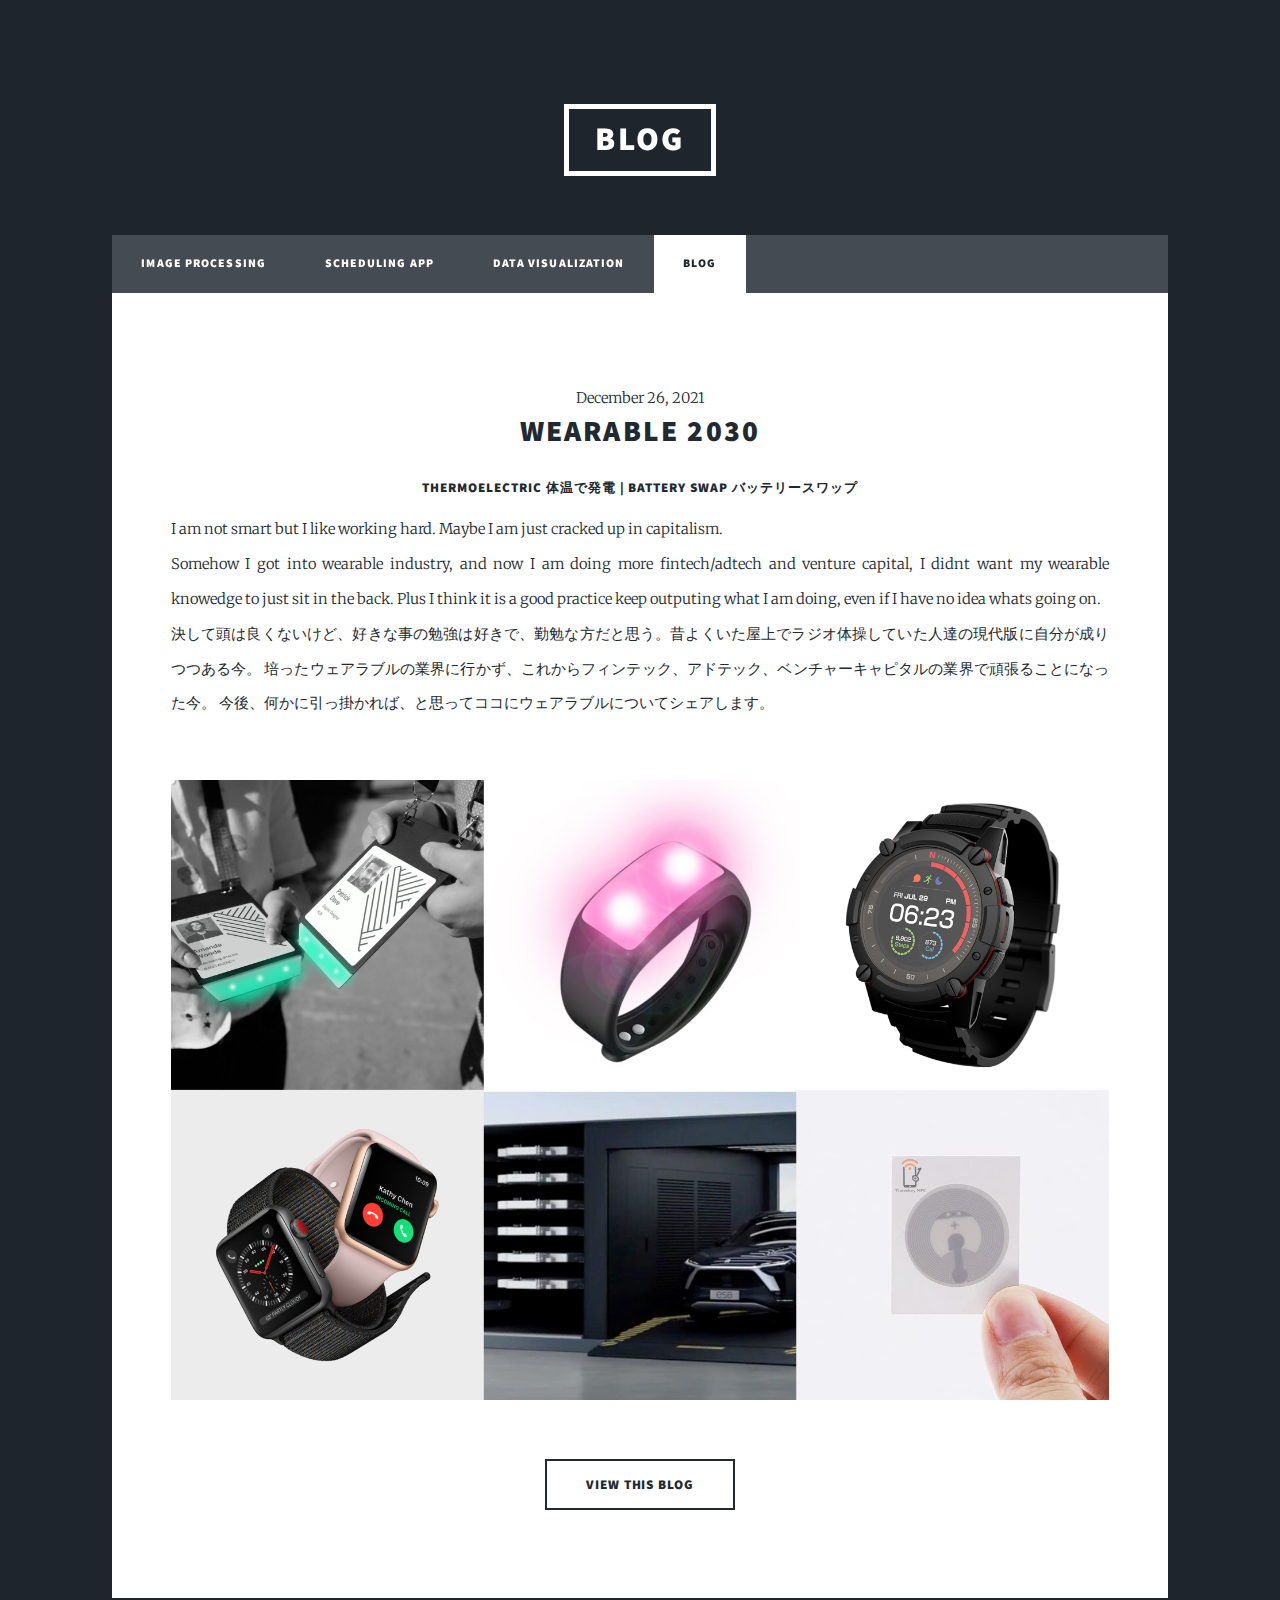
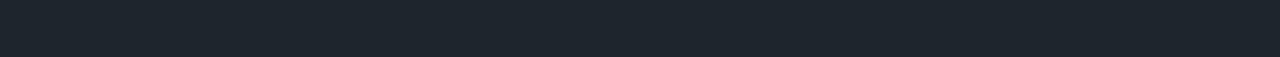
==== blog.html @ 5d9db276 "blog" ====
<!DOCTYPE html>

<html>
  <head>
    <title>Katsu</title>
    <link rel="icon" type="image/png" href="images/letter-k.png" />
    <meta charset="utf-8" />
    <meta
      name="viewport"
      content="width=device-width, initial-scale=1, user-scalable=no"
    />
    <link rel="stylesheet" href="assets/css/main.css" />
    <noscript
      ><link rel="stylesheet" href="assets/css/noscript.css"
    /></noscript>
  </head>
  <body class="is-preload">
    <!-- Wrapper -->
    <div id="wrapper" class="fade-in">
      <!-- Header -->
      <header id="header">
        <a href="index.html" class="logo">Blog</a>
      </header>

      <!-- Nav -->
      <nav id="nav">
        <ul class="links">
          <li><a href="index.html">Image Processing</a></li>
          <li><a href="schedule.html">Scheduling app</a></li>
          <li><a href="visualization.html">Data Visualization</a></li>
          <li class="active"><a href="blog.html">Blog</a></li>
        </ul>
        <ul class="icons">
          <li>
            <a
              href="https://www.linkedin.com/in/katsu-nakanishi/"
              class="icon brands fa-linkedin"
              ><span class="label">Linkedin</span></a
            >
          </li>
          <li>
            <a href="https://github.com/katsuuuu" class="icon brands fa-github"
              ><span class="label">GitHub</span></a
            >
          </li>
        </ul>
      </nav>

      <!-- Main -->
      <div id="main">
        <!-- Featured Post -->
        <article class="post featured">
          <span class="date">December 26, 2021</span>
          <h1>
            <a>Wearable 2030</a>
          </h1>
          <h5>Thermoelectric 体温で発電 | Battery Swap バッテリースワップ</h5>
          <p>
            I am not smart but I like working hard. Maybe I am just cracked up
            in capitalism.<br />
            Somehow I got into wearable industry, and now I am doing more
            fintech/adtech and venture capital, I didnt want my wearable
            knowedge to just sit in the back. Plus I think it is a good practice
            keep outputing what I am doing, even if I have no idea whats going
            on.<br />
            決して頭は良くないけど、好きな事の勉強は好きで、勤勉な方だと思う。昔よくいた屋上でラジオ体操していた人達の現代版に自分が成りつつある今。
            培ったウェアラブルの業界に行かず、これからフィンテック、アドテック、ベンチャーキャピタルの業界で頑張ることになった今。
            今後、何かに引っ掛かれば、と思ってココにウェアラブルについてシェアします。
          </p>
          <a class="image main"
            ><img src="images/wearable-collage.jpg"
          /></a>
          <ul class="actions special">
            <li><a href="wearable2030.html" class="button large">View this blog</a></li>
          </ul>
        </article>

        <!-- Posts
        <section class="posts">
          <article>
            <header>
              <span class="date">April 24, 2017</span>
              <h2>
                <a href="#"
                  >Sed magna<br />
                  ipsum faucibus</a
                >
              </h2>
            </header>
            <a href="#" class="image fit"
              ><img src="images/pic02.jpg" alt=""
            /></a>
            <p>
              Donec eget ex magna. Interdum et malesuada fames ac ante ipsum
              primis in faucibus. Pellentesque venenatis dolor imperdiet dolor
              mattis sagittis magna etiam.
            </p>
            <ul class="actions special">
              <li><a href="#" class="button">Full Story</a></li>
            </ul>
          </article>
          <article>
            <header>
              <span class="date">April 22, 2017</span>
              <h2>
                <a href="#"
                  >Primis eget<br />
                  imperdiet lorem</a
                >
              </h2>
            </header>
            <a href="#" class="image fit"
              ><img src="images/pic03.jpg" alt=""
            /></a>
            <p>
              Donec eget ex magna. Interdum et malesuada fames ac ante ipsum
              primis in faucibus. Pellentesque venenatis dolor imperdiet dolor
              mattis sagittis magna etiam.
            </p>
            <ul class="actions special">
              <li><a href="#" class="button">Full Story</a></li>
            </ul>
          </article>
          <article>
            <header>
              <span class="date">April 18, 2017</span>
              <h2>
                <a href="#"
                  >Ante mattis<br />
                  interdum dolor</a
                >
              </h2>
            </header>
            <a href="#" class="image fit"
              ><img src="images/pic04.jpg" alt=""
            /></a>
            <p>
              Donec eget ex magna. Interdum et malesuada fames ac ante ipsum
              primis in faucibus. Pellentesque venenatis dolor imperdiet dolor
              mattis sagittis magna etiam.
            </p>
            <ul class="actions special">
              <li><a href="#" class="button">Full Story</a></li>
            </ul>
          </article>
          <article>
            <header>
              <span class="date">April 14, 2017</span>
              <h2>
                <a href="#"
                  >Tempus sed<br />
                  nulla imperdiet</a
                >
              </h2>
            </header>
            <a href="#" class="image fit"
              ><img src="images/pic05.jpg" alt=""
            /></a>
            <p>
              Donec eget ex magna. Interdum et malesuada fames ac ante ipsum
              primis in faucibus. Pellentesque venenatis dolor imperdiet dolor
              mattis sagittis magna etiam.
            </p>
            <ul class="actions special">
              <li><a href="#" class="button">Full Story</a></li>
            </ul>
          </article>
          <article>
            <header>
              <span class="date">April 11, 2017</span>
              <h2>
                <a href="#"
                  >Odio magna<br />
                  sed consectetur</a
                >
              </h2>
            </header>
            <a href="#" class="image fit"
              ><img src="images/pic06.jpg" alt=""
            /></a>
            <p>
              Donec eget ex magna. Interdum et malesuada fames ac ante ipsum
              primis in faucibus. Pellentesque venenatis dolor imperdiet dolor
              mattis sagittis magna etiam.
            </p>
            <ul class="actions special">
              <li><a href="#" class="button">Full Story</a></li>
            </ul>
          </article>
          <article>
            <header>
              <span class="date">April 7, 2017</span>
              <h2>
                <a href="#"
                  >Augue lorem<br />
                  primis vestibulum</a
                >
              </h2>
            </header>
            <a href="#" class="image fit"
              ><img src="images/pic07.jpg" alt=""
            /></a>
            <p>
              Donec eget ex magna. Interdum et malesuada fames ac ante ipsum
              primis in faucibus. Pellentesque venenatis dolor imperdiet dolor
              mattis sagittis magna etiam.
            </p>
            <ul class="actions special">
              <li><a href="#" class="button">Full Story</a></li>
            </ul>
          </article>
        </section> -->

      </div>

      <div id="copyright">
    </div>

    <!-- Scripts -->
    <script src="assets/js/jquery.min.js"></script>
    <script src="assets/js/jquery.scrollex.min.js"></script>
    <script src="assets/js/jquery.scrolly.min.js"></script>
    <script src="assets/js/browser.min.js"></script>
    <script src="assets/js/breakpoints.min.js"></script>
    <script src="assets/js/util.js"></script>
    <script src="assets/js/main.js"></script>
  </body>
</html>
---- assets/css/main.css ----
@import url(fontawesome-all.min.css);
@import url("https://fonts.googleapis.com/css?family=Merriweather:300,700,300italic,700italic|Source+Sans+Pro:900");

html,
body,
div,
span,
applet,
object,
iframe,
h1,
h2,
h3,
h4,
h5,
h6,
p,
blockquote,
pre,
a,
abbr,
acronym,
address,
big,
cite,
code,
del,
dfn,
em,
img,
ins,
kbd,
q,
s,
samp,
small,
strike,
strong,
sub,
sup,
tt,
var,
b,
u,
i,
center,
dl,
dt,
dd,
ol,
ul,
li,
fieldset,
form,
label,
legend,
table,
caption,
tbody,
tfoot,
thead,
tr,
th,
td,
article,
aside,
canvas,
details,
embed,
figure,
figcaption,
footer,
header,
hgroup,
menu,
nav,
output,
ruby,
section,
summary,
time,
mark,
audio,
video {
  margin: 0;
  padding: 0;
  border: 0;
  font-size: 100%;
  font: inherit;
  vertical-align: baseline;
}

article,
aside,
details,
figcaption,
figure,
footer,
header,
hgroup,
menu,
nav,
section {
  display: block;
}

body {
  line-height: 1;
}

#logo {
  position: absolute;
  top: 50%;
  left: 50%;
  transform: translate(-50%, -50%);
  animation: fill 0.3s ease forwards 1.5s;
}

#logo path:nth-child(1) {
  stroke-dasharray: 373.59014892578125;
  stroke-dashoffset: 373.59014892578125;
  animation: line-anim 1s ease forwards;
}
#logo path:nth-child(2) {
  stroke-dasharray: 369.2812805175781;
  stroke-dashoffset: 369.2812805175781;
  animation: line-anim 1s ease forwards 0.3s;
}
#logo path:nth-child(3) {
  stroke-dasharray: 229.6507568359375;
  stroke-dashoffset: 229.6507568359375;
  animation: line-anim 1s ease forwards 0.6s;
}
#logo path:nth-child(4) {
  stroke-dasharray: 305.38861083984375;
  stroke-dashoffset: 305.38861083984375;
  animation: line-anim 1s ease forwards 0.9s;
}
#logo path:nth-child(5) {
  stroke-dasharray: 307.82635498046875;
  stroke-dashoffset: 307.82635498046875;
  animation: line-anim 1s ease forwards 0.9s;
}

@keyframes line-anim {
  to {
    stroke-dashoffset: 0;
  }
}

@keyframes fill {
  from {
    fill: transparent;
  }
  to {
    fill: white;
  }
}

ol,
ul {
  list-style: none;
}

blockquote,
q {
  quotes: none;
}

blockquote:before,
blockquote:after,
q:before,
q:after {
  content: "";
  content: none;
}

table {
  border-collapse: collapse;
  border-spacing: 0;
}

body {
  -webkit-text-size-adjust: none;
}

mark {
  background-color: transparent;
  color: inherit;
}

input::-moz-focus-inner {
  border: 0;
  padding: 0;
}

input,
select,
textarea {
  -moz-appearance: none;
  -webkit-appearance: none;
  -ms-appearance: none;
  appearance: none;
}

/* Basic */

@-ms-viewport {
  width: device-width;
}

body {
  -ms-overflow-style: scrollbar;
}

@media screen and (max-width: 480px) {
  html,
  body {
    min-width: 320px;
  }
}

html {
  box-sizing: border-box;
}

*,
*:before,
*:after {
  box-sizing: inherit;
}

body {
  background-color: #1e252d;
}

body.is-preload *,
body.is-preload *:before,
body.is-preload *:after {
  -moz-animation: none !important;
  -webkit-animation: none !important;
  -ms-animation: none !important;
  animation: none !important;
  -moz-transition: none !important;
  -webkit-transition: none !important;
  -ms-transition: none !important;
  transition: none !important;
}

/* Type */

html {
  font-size: 16pt;
}

@media screen and (max-width: 1680px) {
  html {
    font-size: 12pt;
  }
}

@media screen and (max-width: 1280px) {
  html {
    font-size: 11pt;
  }
}

@media screen and (max-width: 360px) {
  html {
    font-size: 10pt;
  }
}

body {
  color: #212931;
}

body,
input,
select,
textarea {
  font-family: "Merriweather", Georgia, serif;
  font-weight: 300;
  font-size: 1rem;
  line-height: 2.375;
}

a {
  -moz-transition: color 0.2s ease-in-out, background-color 0.2s ease-in-out,
    border-color 0.2s ease-in-out, box-shadow 0.2s ease-in-out;
  -webkit-transition: color 0.2s ease-in-out, background-color 0.2s ease-in-out,
    border-color 0.2s ease-in-out, box-shadow 0.2s ease-in-out;
  -ms-transition: color 0.2s ease-in-out, background-color 0.2s ease-in-out,
    border-color 0.2s ease-in-out, box-shadow 0.2s ease-in-out;
  transition: color 0.2s ease-in-out, background-color 0.2s ease-in-out,
    border-color 0.2s ease-in-out, box-shadow 0.2s ease-in-out;
  border-bottom: dotted 1px;
  text-decoration: none;
}

a:hover {
  border-bottom-color: transparent;
}

strong,
b {
  font-weight: 600;
}

em,
i {
  font-style: italic;
}

p {
  text-align: justify;
  margin: 0 0 2rem 0;
}

h1,
h2,
h3,
h4,
h5,
h6 {
  font-family: "Source Sans Pro", Helvetica, sans-serif;
  font-weight: 900;
  line-height: 1.5;
  letter-spacing: 0.075em;
  text-transform: uppercase;
  margin: 0 0 1rem 0;
}

h1 a,
h2 a,
h3 a,
h4 a,
h5 a,
h6 a {
  border-bottom: 0;
  color: inherit;
  text-decoration: none;
}

h1 {
  font-size: 2rem;
  line-height: 1.1;
  margin: 0 0 2rem 0;
}

h2 {
  font-size: 1.75rem;
  line-height: 1.3;
  margin: 0 0 1.5rem 0;
}

h3 {
  font-size: 1.25rem;
  margin: 0 0 1.5rem 0;
}

h4 {
  font-size: 1rem;
}

h5 {
  font-size: 0.9rem;
}

h6 {
  font-size: 0.8rem;
}

sub {
  font-size: 0.8rem;
  position: relative;
  top: 0.5rem;
}

sup {
  font-size: 0.8rem;
  position: relative;
  top: -0.5rem;
}

blockquote {
  border-left: solid 4px;
  font-style: italic;
  margin: 0 0 2rem 0;
  padding: 0.5rem 0 0.5rem 2rem;
}

code {
  border: solid 2px;
  font-family: "Courier New", monospace;
  font-size: 0.9rem;
  margin: 0 0.25rem;
  padding: 0.25rem 0.65rem;
}

pre {
  -webkit-overflow-scrolling: touch;
  font-family: "Courier New", monospace;
  font-size: 0.9rem;
  margin: 0 0 2rem 0;
}

pre code {
  display: block;
  line-height: 1.75;
  padding: 1rem 1.5rem;
  overflow-x: auto;
}

hr {
  border: 0;
  border-bottom: solid 2px;
  margin: 3rem 0;
}

hr.major {
  margin: 5rem 0;
}

.align-left {
  text-align: left;
}

.align-center {
  text-align: center;
}

.align-right {
  text-align: right;
}

input,
select,
textarea {
  color: #212931;
}

a {
  color: #212931;
  border-bottom-color: rgba(33, 41, 49, 0.5);
}

a:hover {
  border-bottom-color: transparent;
  color: #18bfef !important;
}

strong,
b {
  color: #212931;
}

h1,
h2,
h3,
h4,
h5,
h6 {
  color: #212931;
}

blockquote {
  border-left-color: #eeeeee;
}

code {
  background: rgba(220, 220, 220, 0.25);
  border-color: #eeeeee;
}

hr {
  border-bottom-color: #eeeeee;
}

/* Row */

.row {
  display: flex;
  flex-wrap: wrap;
  box-sizing: border-box;
  align-items: stretch;
}

.row > * {
  box-sizing: border-box;
}

.row.gtr-uniform > * > :last-child {
  margin-bottom: 0;
}

.row.aln-left {
  justify-content: flex-start;
}

.row.aln-center {
  justify-content: center;
}

.row.aln-right {
  justify-content: flex-end;
}

.row.aln-top {
  align-items: flex-start;
}

.row.aln-middle {
  align-items: center;
}

.row.aln-bottom {
  align-items: flex-end;
}

.row > .imp {
  order: -1;
}

.row > .col-1 {
  width: 8.33333%;
}

.row > .off-1 {
  margin-left: 8.33333%;
}

.row > .col-2 {
  width: 16.66667%;
}

.row > .off-2 {
  margin-left: 16.66667%;
}

.row > .col-3 {
  width: 25%;
}

.row > .off-3 {
  margin-left: 25%;
}

.row > .col-4 {
  width: 33.33333%;
}

.row > .off-4 {
  margin-left: 33.33333%;
}

.row > .col-5 {
  width: 41.66667%;
}

.row > .off-5 {
  margin-left: 41.66667%;
}

.row > .col-6 {
  width: 50%;
}

.row > .off-6 {
  margin-left: 50%;
}

.row > .col-7 {
  width: 58.33333%;
}

.row > .off-7 {
  margin-left: 58.33333%;
}

.row > .col-8 {
  width: 66.66667%;
}

.row > .off-8 {
  margin-left: 66.66667%;
}

.row > .col-9 {
  width: 75%;
}

.row > .off-9 {
  margin-left: 75%;
}

.row > .col-10 {
  width: 83.33333%;
}

.row > .off-10 {
  margin-left: 83.33333%;
}

.row > .col-11 {
  width: 91.66667%;
}

.row > .off-11 {
  margin-left: 91.66667%;
}

.row > .col-12 {
  width: 100%;
}

.row > .off-12 {
  margin-left: 100%;
}

.row.gtr-0 {
  margin-top: 0;
  margin-left: 0rem;
}

.row.gtr-0 > * {
  padding: 0 0 0 0rem;
}

.row.gtr-0.gtr-uniform {
  margin-top: 0rem;
}

.row.gtr-0.gtr-uniform > * {
  padding-top: 0rem;
}

.row.gtr-25 {
  margin-top: 0;
  margin-left: -0.375rem;
}

.row.gtr-25 > * {
  padding: 0 0 0 0.375rem;
}

.row.gtr-25.gtr-uniform {
  margin-top: -0.375rem;
}

.row.gtr-25.gtr-uniform > * {
  padding-top: 0.375rem;
}

.row.gtr-50 {
  margin-top: 0;
  margin-left: -0.75rem;
}

.row.gtr-50 > * {
  padding: 0 0 0 0.75rem;
}

.row.gtr-50.gtr-uniform {
  margin-top: -0.75rem;
}

.row.gtr-50.gtr-uniform > * {
  padding-top: 0.75rem;
}

.row {
  margin-top: 0;
  margin-left: -1.5rem;
}

.row > * {
  padding: 0 0 0 1.5rem;
}

.row.gtr-uniform {
  margin-top: -1.5rem;
}

.row.gtr-uniform > * {
  padding-top: 1.5rem;
}

.row.gtr-150 {
  margin-top: 0;
  margin-left: -2.25rem;
}

.row.gtr-150 > * {
  padding: 0 0 0 2.25rem;
}

.row.gtr-150.gtr-uniform {
  margin-top: -2.25rem;
}

.row.gtr-150.gtr-uniform > * {
  padding-top: 2.25rem;
}

.row.gtr-200 {
  margin-top: 0;
  margin-left: -3rem;
}

.row.gtr-200 > * {
  padding: 0 0 0 3rem;
}

.row.gtr-200.gtr-uniform {
  margin-top: -3rem;
}

.row.gtr-200.gtr-uniform > * {
  padding-top: 3rem;
}

@media screen and (max-width: 1680px) {
  .row {
    display: flex;
    flex-wrap: wrap;
    box-sizing: border-box;
    align-items: stretch;
  }

  .row > * {
    box-sizing: border-box;
  }

  .row.gtr-uniform > * > :last-child {
    margin-bottom: 0;
  }

  .row.aln-left {
    justify-content: flex-start;
  }

  .row.aln-center {
    justify-content: center;
  }

  .row.aln-right {
    justify-content: flex-end;
  }

  .row.aln-top {
    align-items: flex-start;
  }

  .row.aln-middle {
    align-items: center;
  }

  .row.aln-bottom {
    align-items: flex-end;
  }

  .row > .imp-xlarge {
    order: -1;
  }

  .row > .col-1-xlarge {
    width: 8.33333%;
  }

  .row > .off-1-xlarge {
    margin-left: 8.33333%;
  }

  .row > .col-2-xlarge {
    width: 16.66667%;
  }

  .row > .off-2-xlarge {
    margin-left: 16.66667%;
  }

  .row > .col-3-xlarge {
    width: 25%;
  }

  .row > .off-3-xlarge {
    margin-left: 25%;
  }

  .row > .col-4-xlarge {
    width: 33.33333%;
  }

  .row > .off-4-xlarge {
    margin-left: 33.33333%;
  }

  .row > .col-5-xlarge {
    width: 41.66667%;
  }

  .row > .off-5-xlarge {
    margin-left: 41.66667%;
  }

  .row > .col-6-xlarge {
    width: 50%;
  }

  .row > .off-6-xlarge {
    margin-left: 50%;
  }

  .row > .col-7-xlarge {
    width: 58.33333%;
  }

  .row > .off-7-xlarge {
    margin-left: 58.33333%;
  }

  .row > .col-8-xlarge {
    width: 66.66667%;
  }

  .row > .off-8-xlarge {
    margin-left: 66.66667%;
  }

  .row > .col-9-xlarge {
    width: 75%;
  }

  .row > .off-9-xlarge {
    margin-left: 75%;
  }

  .row > .col-10-xlarge {
    width: 83.33333%;
  }

  .row > .off-10-xlarge {
    margin-left: 83.33333%;
  }

  .row > .col-11-xlarge {
    width: 91.66667%;
  }

  .row > .off-11-xlarge {
    margin-left: 91.66667%;
  }

  .row > .col-12-xlarge {
    width: 100%;
  }

  .row > .off-12-xlarge {
    margin-left: 100%;
  }

  .row.gtr-0 {
    margin-top: 0;
    margin-left: 0rem;
  }

  .row.gtr-0 > * {
    padding: 0 0 0 0rem;
  }

  .row.gtr-0.gtr-uniform {
    margin-top: 0rem;
  }

  .row.gtr-0.gtr-uniform > * {
    padding-top: 0rem;
  }

  .row.gtr-25 {
    margin-top: 0;
    margin-left: -0.375rem;
  }

  .row.gtr-25 > * {
    padding: 0 0 0 0.375rem;
  }

  .row.gtr-25.gtr-uniform {
    margin-top: -0.375rem;
  }

  .row.gtr-25.gtr-uniform > * {
    padding-top: 0.375rem;
  }

  .row.gtr-50 {
    margin-top: 0;
    margin-left: -0.75rem;
  }

  .row.gtr-50 > * {
    padding: 0 0 0 0.75rem;
  }

  .row.gtr-50.gtr-uniform {
    margin-top: -0.75rem;
  }

  .row.gtr-50.gtr-uniform > * {
    padding-top: 0.75rem;
  }

  .row {
    margin-top: 0;
    margin-left: -1.5rem;
  }

  .row > * {
    padding: 0 0 0 1.5rem;
  }

  .row.gtr-uniform {
    margin-top: -1.5rem;
  }

  .row.gtr-uniform > * {
    padding-top: 1.5rem;
  }

  .row.gtr-150 {
    margin-top: 0;
    margin-left: -2.25rem;
  }

  .row.gtr-150 > * {
    padding: 0 0 0 2.25rem;
  }

  .row.gtr-150.gtr-uniform {
    margin-top: -2.25rem;
  }

  .row.gtr-150.gtr-uniform > * {
    padding-top: 2.25rem;
  }

  .row.gtr-200 {
    margin-top: 0;
    margin-left: -3rem;
  }

  .row.gtr-200 > * {
    padding: 0 0 0 3rem;
  }

  .row.gtr-200.gtr-uniform {
    margin-top: -3rem;
  }

  .row.gtr-200.gtr-uniform > * {
    padding-top: 3rem;
  }
}

@media screen and (max-width: 1280px) {
  .row {
    display: flex;
    flex-wrap: wrap;
    box-sizing: border-box;
    align-items: stretch;
  }

  .row > * {
    box-sizing: border-box;
  }

  .row.gtr-uniform > * > :last-child {
    margin-bottom: 0;
  }

  .row.aln-left {
    justify-content: flex-start;
  }

  .row.aln-center {
    justify-content: center;
  }

  .row.aln-right {
    justify-content: flex-end;
  }

  .row.aln-top {
    align-items: flex-start;
  }

  .row.aln-middle {
    align-items: center;
  }

  .row.aln-bottom {
    align-items: flex-end;
  }

  .row > .imp-large {
    order: -1;
  }

  .row > .col-1-large {
    width: 8.33333%;
  }

  .row > .off-1-large {
    margin-left: 8.33333%;
  }

  .row > .col-2-large {
    width: 16.66667%;
  }

  .row > .off-2-large {
    margin-left: 16.66667%;
  }

  .row > .col-3-large {
    width: 25%;
  }

  .row > .off-3-large {
    margin-left: 25%;
  }

  .row > .col-4-large {
    width: 33.33333%;
  }

  .row > .off-4-large {
    margin-left: 33.33333%;
  }

  .row > .col-5-large {
    width: 41.66667%;
  }

  .row > .off-5-large {
    margin-left: 41.66667%;
  }

  .row > .col-6-large {
    width: 50%;
  }

  .row > .off-6-large {
    margin-left: 50%;
  }

  .row > .col-7-large {
    width: 58.33333%;
  }

  .row > .off-7-large {
    margin-left: 58.33333%;
  }

  .row > .col-8-large {
    width: 66.66667%;
  }

  .row > .off-8-large {
    margin-left: 66.66667%;
  }

  .row > .col-9-large {
    width: 75%;
  }

  .row > .off-9-large {
    margin-left: 75%;
  }

  .row > .col-10-large {
    width: 83.33333%;
  }

  .row > .off-10-large {
    margin-left: 83.33333%;
  }

  .row > .col-11-large {
    width: 91.66667%;
  }

  .row > .off-11-large {
    margin-left: 91.66667%;
  }

  .row > .col-12-large {
    width: 100%;
  }

  .row > .off-12-large {
    margin-left: 100%;
  }

  .row.gtr-0 {
    margin-top: 0;
    margin-left: 0rem;
  }

  .row.gtr-0 > * {
    padding: 0 0 0 0rem;
  }

  .row.gtr-0.gtr-uniform {
    margin-top: 0rem;
  }

  .row.gtr-0.gtr-uniform > * {
    padding-top: 0rem;
  }

  .row.gtr-25 {
    margin-top: 0;
    margin-left: -0.375rem;
  }

  .row.gtr-25 > * {
    padding: 0 0 0 0.375rem;
  }

  .row.gtr-25.gtr-uniform {
    margin-top: -0.375rem;
  }

  .row.gtr-25.gtr-uniform > * {
    padding-top: 0.375rem;
  }

  .row.gtr-50 {
    margin-top: 0;
    margin-left: -0.75rem;
  }

  .row.gtr-50 > * {
    padding: 0 0 0 0.75rem;
  }

  .row.gtr-50.gtr-uniform {
    margin-top: -0.75rem;
  }

  .row.gtr-50.gtr-uniform > * {
    padding-top: 0.75rem;
  }

  .row {
    margin-top: 0;
    margin-left: -1.5rem;
  }

  .row > * {
    padding: 0 0 0 1.5rem;
  }

  .row.gtr-uniform {
    margin-top: -1.5rem;
  }

  .row.gtr-uniform > * {
    padding-top: 1.5rem;
  }

  .row.gtr-150 {
    margin-top: 0;
    margin-left: -2.25rem;
  }

  .row.gtr-150 > * {
    padding: 0 0 0 2.25rem;
  }

  .row.gtr-150.gtr-uniform {
    margin-top: -2.25rem;
  }

  .row.gtr-150.gtr-uniform > * {
    padding-top: 2.25rem;
  }

  .row.gtr-200 {
    margin-top: 0;
    margin-left: -3rem;
  }

  .row.gtr-200 > * {
    padding: 0 0 0 3rem;
  }

  .row.gtr-200.gtr-uniform {
    margin-top: -3rem;
  }

  .row.gtr-200.gtr-uniform > * {
    padding-top: 3rem;
  }
}

@media screen and (max-width: 980px) {
  .row {
    display: flex;
    flex-wrap: wrap;
    box-sizing: border-box;
    align-items: stretch;
  }

  .row > * {
    box-sizing: border-box;
  }

  .row.gtr-uniform > * > :last-child {
    margin-bottom: 0;
  }

  .row.aln-left {
    justify-content: flex-start;
  }

  .row.aln-center {
    justify-content: center;
  }

  .row.aln-right {
    justify-content: flex-end;
  }

  .row.aln-top {
    align-items: flex-start;
  }

  .row.aln-middle {
    align-items: center;
  }

  .row.aln-bottom {
    align-items: flex-end;
  }

  .row > .imp-medium {
    order: -1;
  }

  .row > .col-1-medium {
    width: 8.33333%;
  }

  .row > .off-1-medium {
    margin-left: 8.33333%;
  }

  .row > .col-2-medium {
    width: 16.66667%;
  }

  .row > .off-2-medium {
    margin-left: 16.66667%;
  }

  .row > .col-3-medium {
    width: 25%;
  }

  .row > .off-3-medium {
    margin-left: 25%;
  }

  .row > .col-4-medium {
    width: 33.33333%;
  }

  .row > .off-4-medium {
    margin-left: 33.33333%;
  }

  .row > .col-5-medium {
    width: 41.66667%;
  }

  .row > .off-5-medium {
    margin-left: 41.66667%;
  }

  .row > .col-6-medium {
    width: 50%;
  }

  .row > .off-6-medium {
    margin-left: 50%;
  }

  .row > .col-7-medium {
    width: 58.33333%;
  }

  .row > .off-7-medium {
    margin-left: 58.33333%;
  }

  .row > .col-8-medium {
    width: 66.66667%;
  }

  .row > .off-8-medium {
    margin-left: 66.66667%;
  }

  .row > .col-9-medium {
    width: 75%;
  }

  .row > .off-9-medium {
    margin-left: 75%;
  }

  .row > .col-10-medium {
    width: 83.33333%;
  }

  .row > .off-10-medium {
    margin-left: 83.33333%;
  }

  .row > .col-11-medium {
    width: 91.66667%;
  }

  .row > .off-11-medium {
    margin-left: 91.66667%;
  }

  .row > .col-12-medium {
    width: 100%;
  }

  .row > .off-12-medium {
    margin-left: 100%;
  }

  .row.gtr-0 {
    margin-top: 0;
    margin-left: 0rem;
  }

  .row.gtr-0 > * {
    padding: 0 0 0 0rem;
  }

  .row.gtr-0.gtr-uniform {
    margin-top: 0rem;
  }

  .row.gtr-0.gtr-uniform > * {
    padding-top: 0rem;
  }

  .row.gtr-25 {
    margin-top: 0;
    margin-left: -0.375rem;
  }

  .row.gtr-25 > * {
    padding: 0 0 0 0.375rem;
  }

  .row.gtr-25.gtr-uniform {
    margin-top: -0.375rem;
  }

  .row.gtr-25.gtr-uniform > * {
    padding-top: 0.375rem;
  }

  .row.gtr-50 {
    margin-top: 0;
    margin-left: -0.75rem;
  }

  .row.gtr-50 > * {
    padding: 0 0 0 0.75rem;
  }

  .row.gtr-50.gtr-uniform {
    margin-top: -0.75rem;
  }

  .row.gtr-50.gtr-uniform > * {
    padding-top: 0.75rem;
  }

  .row {
    margin-top: 0;
    margin-left: -1.5rem;
  }

  .row > * {
    padding: 0 0 0 1.5rem;
  }

  .row.gtr-uniform {
    margin-top: -1.5rem;
  }

  .row.gtr-uniform > * {
    padding-top: 1.5rem;
  }

  .row.gtr-150 {
    margin-top: 0;
    margin-left: -2.25rem;
  }

  .row.gtr-150 > * {
    padding: 0 0 0 2.25rem;
  }

  .row.gtr-150.gtr-uniform {
    margin-top: -2.25rem;
  }

  .row.gtr-150.gtr-uniform > * {
    padding-top: 2.25rem;
  }

  .row.gtr-200 {
    margin-top: 0;
    margin-left: -3rem;
  }

  .row.gtr-200 > * {
    padding: 0 0 0 3rem;
  }

  .row.gtr-200.gtr-uniform {
    margin-top: -3rem;
  }

  .row.gtr-200.gtr-uniform > * {
    padding-top: 3rem;
  }
}

@media screen and (max-width: 736px) {
  .row {
    display: flex;
    flex-wrap: wrap;
    box-sizing: border-box;
    align-items: stretch;
  }

  .row > * {
    box-sizing: border-box;
  }

  .row.gtr-uniform > * > :last-child {
    margin-bottom: 0;
  }

  .row.aln-left {
    justify-content: flex-start;
  }

  .row.aln-center {
    justify-content: center;
  }

  .row.aln-right {
    justify-content: flex-end;
  }

  .row.aln-top {
    align-items: flex-start;
  }

  .row.aln-middle {
    align-items: center;
  }

  .row.aln-bottom {
    align-items: flex-end;
  }

  .row > .imp-small {
    order: -1;
  }

  .row > .col-1-small {
    width: 8.33333%;
  }

  .row > .off-1-small {
    margin-left: 8.33333%;
  }

  .row > .col-2-small {
    width: 16.66667%;
  }

  .row > .off-2-small {
    margin-left: 16.66667%;
  }

  .row > .col-3-small {
    width: 25%;
  }

  .row > .off-3-small {
    margin-left: 25%;
  }

  .row > .col-4-small {
    width: 33.33333%;
  }

  .row > .off-4-small {
    margin-left: 33.33333%;
  }

  .row > .col-5-small {
    width: 41.66667%;
  }

  .row > .off-5-small {
    margin-left: 41.66667%;
  }

  .row > .col-6-small {
    width: 50%;
  }

  .row > .off-6-small {
    margin-left: 50%;
  }

  .row > .col-7-small {
    width: 58.33333%;
  }

  .row > .off-7-small {
    margin-left: 58.33333%;
  }

  .row > .col-8-small {
    width: 66.66667%;
  }

  .row > .off-8-small {
    margin-left: 66.66667%;
  }

  .row > .col-9-small {
    width: 75%;
  }

  .row > .off-9-small {
    margin-left: 75%;
  }

  .row > .col-10-small {
    width: 83.33333%;
  }

  .row > .off-10-small {
    margin-left: 83.33333%;
  }

  .row > .col-11-small {
    width: 91.66667%;
  }

  .row > .off-11-small {
    margin-left: 91.66667%;
  }

  .row > .col-12-small {
    width: 100%;
  }

  .row > .off-12-small {
    margin-left: 100%;
  }

  .row.gtr-0 {
    margin-top: 0;
    margin-left: 0rem;
  }

  .row.gtr-0 > * {
    padding: 0 0 0 0rem;
  }

  .row.gtr-0.gtr-uniform {
    margin-top: 0rem;
  }

  .row.gtr-0.gtr-uniform > * {
    padding-top: 0rem;
  }

  .row.gtr-25 {
    margin-top: 0;
    margin-left: -0.375rem;
  }

  .row.gtr-25 > * {
    padding: 0 0 0 0.375rem;
  }

  .row.gtr-25.gtr-uniform {
    margin-top: -0.375rem;
  }

  .row.gtr-25.gtr-uniform > * {
    padding-top: 0.375rem;
  }

  .row.gtr-50 {
    margin-top: 0;
    margin-left: -0.75rem;
  }

  .row.gtr-50 > * {
    padding: 0 0 0 0.75rem;
  }

  .row.gtr-50.gtr-uniform {
    margin-top: -0.75rem;
  }

  .row.gtr-50.gtr-uniform > * {
    padding-top: 0.75rem;
  }

  .row {
    margin-top: 0;
    margin-left: -1.5rem;
  }

  .row > * {
    padding: 0 0 0 1.5rem;
  }

  .row.gtr-uniform {
    margin-top: -1.5rem;
  }

  .row.gtr-uniform > * {
    padding-top: 1.5rem;
  }

  .row.gtr-150 {
    margin-top: 0;
    margin-left: -2.25rem;
  }

  .row.gtr-150 > * {
    padding: 0 0 0 2.25rem;
  }

  .row.gtr-150.gtr-uniform {
    margin-top: -2.25rem;
  }

  .row.gtr-150.gtr-uniform > * {
    padding-top: 2.25rem;
  }

  .row.gtr-200 {
    margin-top: 0;
    margin-left: -3rem;
  }

  .row.gtr-200 > * {
    padding: 0 0 0 3rem;
  }

  .row.gtr-200.gtr-uniform {
    margin-top: -3rem;
  }

  .row.gtr-200.gtr-uniform > * {
    padding-top: 3rem;
  }
}

@media screen and (max-width: 480px) {
  .row {
    display: flex;
    flex-wrap: wrap;
    box-sizing: border-box;
    align-items: stretch;
  }

  .row > * {
    box-sizing: border-box;
  }

  .row.gtr-uniform > * > :last-child {
    margin-bottom: 0;
  }

  .row.aln-left {
    justify-content: flex-start;
  }

  .row.aln-center {
    justify-content: center;
  }

  .row.aln-right {
    justify-content: flex-end;
  }

  .row.aln-top {
    align-items: flex-start;
  }

  .row.aln-middle {
    align-items: center;
  }

  .row.aln-bottom {
    align-items: flex-end;
  }

  .row > .imp-xsmall {
    order: -1;
  }

  .row > .col-1-xsmall {
    width: 8.33333%;
  }

  .row > .off-1-xsmall {
    margin-left: 8.33333%;
  }

  .row > .col-2-xsmall {
    width: 16.66667%;
  }

  .row > .off-2-xsmall {
    margin-left: 16.66667%;
  }

  .row > .col-3-xsmall {
    width: 25%;
  }

  .row > .off-3-xsmall {
    margin-left: 25%;
  }

  .row > .col-4-xsmall {
    width: 33.33333%;
  }

  .row > .off-4-xsmall {
    margin-left: 33.33333%;
  }

  .row > .col-5-xsmall {
    width: 41.66667%;
  }

  .row > .off-5-xsmall {
    margin-left: 41.66667%;
  }

  .row > .col-6-xsmall {
    width: 50%;
  }

  .row > .off-6-xsmall {
    margin-left: 50%;
  }

  .row > .col-7-xsmall {
    width: 58.33333%;
  }

  .row > .off-7-xsmall {
    margin-left: 58.33333%;
  }

  .row > .col-8-xsmall {
    width: 66.66667%;
  }

  .row > .off-8-xsmall {
    margin-left: 66.66667%;
  }

  .row > .col-9-xsmall {
    width: 75%;
  }

  .row > .off-9-xsmall {
    margin-left: 75%;
  }

  .row > .col-10-xsmall {
    width: 83.33333%;
  }

  .row > .off-10-xsmall {
    margin-left: 83.33333%;
  }

  .row > .col-11-xsmall {
    width: 91.66667%;
  }

  .row > .off-11-xsmall {
    margin-left: 91.66667%;
  }

  .row > .col-12-xsmall {
    width: 100%;
  }

  .row > .off-12-xsmall {
    margin-left: 100%;
  }

  .row.gtr-0 {
    margin-top: 0;
    margin-left: 0rem;
  }

  .row.gtr-0 > * {
    padding: 0 0 0 0rem;
  }

  .row.gtr-0.gtr-uniform {
    margin-top: 0rem;
  }

  .row.gtr-0.gtr-uniform > * {
    padding-top: 0rem;
  }

  .row.gtr-25 {
    margin-top: 0;
    margin-left: -0.375rem;
  }

  .row.gtr-25 > * {
    padding: 0 0 0 0.375rem;
  }

  .row.gtr-25.gtr-uniform {
    margin-top: -0.375rem;
  }

  .row.gtr-25.gtr-uniform > * {
    padding-top: 0.375rem;
  }

  .row.gtr-50 {
    margin-top: 0;
    margin-left: -0.75rem;
  }

  .row.gtr-50 > * {
    padding: 0 0 0 0.75rem;
  }

  .row.gtr-50.gtr-uniform {
    margin-top: -0.75rem;
  }

  .row.gtr-50.gtr-uniform > * {
    padding-top: 0.75rem;
  }

  .row {
    margin-top: 0;
    margin-left: -1.5rem;
  }

  .row > * {
    padding: 0 0 0 1.5rem;
  }

  .row.gtr-uniform {
    margin-top: -1.5rem;
  }

  .row.gtr-uniform > * {
    padding-top: 1.5rem;
  }

  .row.gtr-150 {
    margin-top: 0;
    margin-left: -2.25rem;
  }

  .row.gtr-150 > * {
    padding: 0 0 0 2.25rem;
  }

  .row.gtr-150.gtr-uniform {
    margin-top: -2.25rem;
  }

  .row.gtr-150.gtr-uniform > * {
    padding-top: 2.25rem;
  }

  .row.gtr-200 {
    margin-top: 0;
    margin-left: -3rem;
  }

  .row.gtr-200 > * {
    padding: 0 0 0 3rem;
  }

  .row.gtr-200.gtr-uniform {
    margin-top: -3rem;
  }

  .row.gtr-200.gtr-uniform > * {
    padding-top: 3rem;
  }
}

@media screen and (max-width: 360px) {
  .row {
    display: flex;
    flex-wrap: wrap;
    box-sizing: border-box;
    align-items: stretch;
  }

  .row > * {
    box-sizing: border-box;
  }

  .row.gtr-uniform > * > :last-child {
    margin-bottom: 0;
  }

  .row.aln-left {
    justify-content: flex-start;
  }

  .row.aln-center {
    justify-content: center;
  }

  .row.aln-right {
    justify-content: flex-end;
  }

  .row.aln-top {
    align-items: flex-start;
  }

  .row.aln-middle {
    align-items: center;
  }

  .row.aln-bottom {
    align-items: flex-end;
  }

  .row > .imp-xxsmall {
    order: -1;
  }

  .row > .col-1-xxsmall {
    width: 8.33333%;
  }

  .row > .off-1-xxsmall {
    margin-left: 8.33333%;
  }

  .row > .col-2-xxsmall {
    width: 16.66667%;
  }

  .row > .off-2-xxsmall {
    margin-left: 16.66667%;
  }

  .row > .col-3-xxsmall {
    width: 25%;
  }

  .row > .off-3-xxsmall {
    margin-left: 25%;
  }

  .row > .col-4-xxsmall {
    width: 33.33333%;
  }

  .row > .off-4-xxsmall {
    margin-left: 33.33333%;
  }

  .row > .col-5-xxsmall {
    width: 41.66667%;
  }

  .row > .off-5-xxsmall {
    margin-left: 41.66667%;
  }

  .row > .col-6-xxsmall {
    width: 50%;
  }

  .row > .off-6-xxsmall {
    margin-left: 50%;
  }

  .row > .col-7-xxsmall {
    width: 58.33333%;
  }

  .row > .off-7-xxsmall {
    margin-left: 58.33333%;
  }

  .row > .col-8-xxsmall {
    width: 66.66667%;
  }

  .row > .off-8-xxsmall {
    margin-left: 66.66667%;
  }

  .row > .col-9-xxsmall {
    width: 75%;
  }

  .row > .off-9-xxsmall {
    margin-left: 75%;
  }

  .row > .col-10-xxsmall {
    width: 83.33333%;
  }

  .row > .off-10-xxsmall {
    margin-left: 83.33333%;
  }

  .row > .col-11-xxsmall {
    width: 91.66667%;
  }

  .row > .off-11-xxsmall {
    margin-left: 91.66667%;
  }

  .row > .col-12-xxsmall {
    width: 100%;
  }

  .row > .off-12-xxsmall {
    margin-left: 100%;
  }

  .row.gtr-0 {
    margin-top: 0;
    margin-left: 0rem;
  }

  .row.gtr-0 > * {
    padding: 0 0 0 0rem;
  }

  .row.gtr-0.gtr-uniform {
    margin-top: 0rem;
  }

  .row.gtr-0.gtr-uniform > * {
    padding-top: 0rem;
  }

  .row.gtr-25 {
    margin-top: 0;
    margin-left: -0.375rem;
  }

  .row.gtr-25 > * {
    padding: 0 0 0 0.375rem;
  }

  .row.gtr-25.gtr-uniform {
    margin-top: -0.375rem;
  }

  .row.gtr-25.gtr-uniform > * {
    padding-top: 0.375rem;
  }

  .row.gtr-50 {
    margin-top: 0;
    margin-left: -0.75rem;
  }

  .row.gtr-50 > * {
    padding: 0 0 0 0.75rem;
  }

  .row.gtr-50.gtr-uniform {
    margin-top: -0.75rem;
  }

  .row.gtr-50.gtr-uniform > * {
    padding-top: 0.75rem;
  }

  .row {
    margin-top: 0;
    margin-left: -1.5rem;
  }

  .row > * {
    padding: 0 0 0 1.5rem;
  }

  .row.gtr-uniform {
    margin-top: -1.5rem;
  }

  .row.gtr-uniform > * {
    padding-top: 1.5rem;
  }

  .row.gtr-150 {
    margin-top: 0;
    margin-left: -2.25rem;
  }

  .row.gtr-150 > * {
    padding: 0 0 0 2.25rem;
  }

  .row.gtr-150.gtr-uniform {
    margin-top: -2.25rem;
  }

  .row.gtr-150.gtr-uniform > * {
    padding-top: 2.25rem;
  }

  .row.gtr-200 {
    margin-top: 0;
    margin-left: -3rem;
  }

  .row.gtr-200 > * {
    padding: 0 0 0 3rem;
  }

  .row.gtr-200.gtr-uniform {
    margin-top: -3rem;
  }

  .row.gtr-200.gtr-uniform > * {
    padding-top: 3rem;
  }
}

/* Box */

.box {
  border: solid 2px;
  margin-bottom: 2rem;
  padding: 1.5rem;
}

.box > :last-child,
.box > :last-child > :last-child,
.box > :last-child > :last-child > :last-child {
  margin-bottom: 0;
}

.box.alt {
  border: 0;
  border-radius: 0;
  padding: 0;
}

.box {
  border-color: #eeeeee;
}

/* Button */

input[type="submit"],
input[type="reset"],
input[type="button"],
button,
.button {
  -moz-appearance: none;
  -webkit-appearance: none;
  -ms-appearance: none;
  appearance: none;
  -moz-transition: background-color 0.2s ease-in-out,
    box-shadow 0.2s ease-in-out, color 0.2s ease-in-out;
  -webkit-transition: background-color 0.2s ease-in-out,
    box-shadow 0.2s ease-in-out, color 0.2s ease-in-out;
  -ms-transition: background-color 0.2s ease-in-out, box-shadow 0.2s ease-in-out,
    color 0.2s ease-in-out;
  transition: background-color 0.2s ease-in-out, box-shadow 0.2s ease-in-out,
    color 0.2s ease-in-out;
  border: 0;
  border-radius: 0;
  cursor: pointer;
  display: inline-block;
  font-family: "Source Sans Pro", Helvetica, sans-serif;
  font-size: 0.8rem;
  font-weight: 900;
  letter-spacing: 0.075em;
  height: 3rem;
  line-height: 3rem;
  padding: 0 2rem;
  text-align: center;
  text-decoration: none;
  text-transform: uppercase;
  white-space: nowrap;
}

input[type="submit"].icon:before,
input[type="reset"].icon:before,
input[type="button"].icon:before,
button.icon:before,
.button.icon:before {
  margin-right: 0.5rem;
}

input[type="submit"].icon.solo,
input[type="reset"].icon.solo,
input[type="button"].icon.solo,
button.icon.solo,
.button.icon.solo {
  position: relative;
  width: 4rem;
  height: 4rem;
  line-height: 4rem;
  border-radius: 4rem;
  text-indent: 4rem;
  overflow: hidden;
  padding: 0;
  white-space: nowrap;
}

input[type="submit"].icon.solo:before,
input[type="reset"].icon.solo:before,
input[type="button"].icon.solo:before,
button.icon.solo:before,
.button.icon.solo:before {
  position: absolute;
  display: block;
  top: 0;
  left: 0;
  width: inherit;
  height: inherit;
  line-height: inherit;
  font-size: 1.25rem;
  margin-right: 0;
  text-align: center;
  text-indent: 0;
}

input[type="submit"].fit,
input[type="reset"].fit,
input[type="button"].fit,
button.fit,
.button.fit {
  width: 100%;
}

input[type="submit"].small,
input[type="reset"].small,
input[type="button"].small,
button.small,
.button.small {
  font-size: 0.7rem;
  height: 2.5rem;
  line-height: 2.5rem;
  padding: 0 1.5rem;
}

input[type="submit"].large,
input[type="reset"].large,
input[type="button"].large,
button.large,
.button.large {
  font-size: 0.9rem;
  height: 3.5rem;
  line-height: 3.5rem;
  padding: 0 2.75rem;
}

@media screen and (max-width: 980px) {
  input[type="submit"],
  input[type="reset"],
  input[type="button"],
  button,
  .button {
    font-size: 0.9rem;
    height: 3.25rem;
    line-height: 3.25rem;
  }

  input[type="submit"].large,
  input[type="reset"].large,
  input[type="button"].large,
  button.large,
  .button.large {
    font-size: 1rem;
    height: 3.75rem;
    line-height: 3.75rem;
  }
}

input[type="submit"].disabled,
input[type="submit"]:disabled,
input[type="reset"].disabled,
input[type="reset"]:disabled,
input[type="button"].disabled,
input[type="button"]:disabled,
button.disabled,
button:disabled,
.button.disabled,
.button:disabled {
  pointer-events: none;
  opacity: 0.25;
}

input[type="submit"],
input[type="reset"],
input[type="button"],
button,
.button {
  background-color: transparent;
  box-shadow: inset 0 0 0 2px #212931;
  color: #212931 !important;
}

input[type="submit"]:hover,
input[type="reset"]:hover,
input[type="button"]:hover,
button:hover,
.button:hover {
  box-shadow: inset 0 0 0 2px #18bfef;
  color: #18bfef !important;
}

input[type="submit"].primary,
input[type="reset"].primary,
input[type="button"].primary,
button.primary,
.button.primary {
  background-color: #212931;
  box-shadow: none;
  color: #ffffff !important;
}

input[type="submit"].primary:hover,
input[type="reset"].primary:hover,
input[type="button"].primary:hover,
button.primary:hover,
.button.primary:hover {
  background-color: #18bfef;
}

/* Form */

form {
  margin: 0 0 2rem 0;
}

form > :last-child {
  margin-bottom: 0;
}

form > .fields {
  display: -moz-flex;
  display: -webkit-flex;
  display: -ms-flex;
  display: flex;
  -moz-flex-wrap: wrap;
  -webkit-flex-wrap: wrap;
  -ms-flex-wrap: wrap;
  flex-wrap: wrap;
  width: calc(100% + 3rem);
  margin: -1.5rem 0 2rem -1.5rem;
}

form > .fields > .field {
  -moz-flex-grow: 0;
  -webkit-flex-grow: 0;
  -ms-flex-grow: 0;
  flex-grow: 0;
  -moz-flex-shrink: 0;
  -webkit-flex-shrink: 0;
  -ms-flex-shrink: 0;
  flex-shrink: 0;
  padding: 1.5rem 0 0 1.5rem;
  width: calc(100% - 1.5rem);
}

form > .fields > .field.half {
  width: calc(50% - 0.75rem);
}

form > .fields > .field.third {
  width: calc(100% / 3 - 0.5rem);
}

form > .fields > .field.quarter {
  width: calc(25% - 0.375rem);
}

@media screen and (max-width: 480px) {
  form > .fields {
    width: calc(100% + 3rem);
    margin: -1.5rem 0 2rem -1.5rem;
  }

  form > .fields > .field {
    padding: 1.5rem 0 0 1.5rem;
    width: calc(100% - 1.5rem);
  }

  form > .fields > .field.half {
    width: calc(100% - 1.5rem);
  }

  form > .fields > .field.third {
    width: calc(100% - 1.5rem);
  }

  form > .fields > .field.quarter {
    width: calc(100% - 1.5rem);
  }
}

label {
  display: block;
  font-family: "Source Sans Pro", Helvetica, sans-serif;
  font-weight: 900;
  line-height: 1.5;
  letter-spacing: 0.075em;
  font-size: 0.8rem;
  text-transform: uppercase;
  margin: 0 0 0.75rem 0;
}

@media screen and (max-width: 980px) {
  label {
    font-size: 0.9rem;
  }
}

input[type="text"],
input[type="password"],
input[type="email"],
select,
textarea {
  -moz-appearance: none;
  -webkit-appearance: none;
  -ms-appearance: none;
  appearance: none;
  background: transparent;
  border-radius: 0;
  border: solid 2px;
  color: inherit;
  display: block;
  outline: 0;
  padding: 0 1rem;
  text-decoration: none;
  width: 100%;
}

input[type="text"]:invalid,
input[type="password"]:invalid,
input[type="email"]:invalid,
select:invalid,
textarea:invalid {
  box-shadow: none;
}

select {
  background-size: 1.25rem;
  background-repeat: no-repeat;
  background-position: calc(100% - 1rem) center;
  height: 3rem;
  padding-right: 3rem;
  text-overflow: ellipsis;
}

select:focus::-ms-value {
  background-color: transparent;
}

select::-ms-expand {
  display: none;
}

input[type="text"],
input[type="password"],
input[type="email"],
select {
  height: 3rem;
}

textarea {
  padding: 0.75rem 1rem;
}

input[type="checkbox"],
input[type="radio"] {
  -moz-appearance: none;
  -webkit-appearance: none;
  -ms-appearance: none;
  appearance: none;
  display: block;
  float: left;
  margin-right: -2rem;
  opacity: 0;
  width: 1rem;
  z-index: -1;
}

input[type="checkbox"] + label,
input[type="radio"] + label {
  text-decoration: none;
  cursor: pointer;
  display: inline-block;
  font-size: 1rem;
  letter-spacing: 0;
  font-family: "Merriweather", Georgia, serif;
  text-transform: none;
  font-weight: 300;
  padding-left: 2.8rem;
  padding-right: 1rem;
  position: relative;
}

input[type="checkbox"] + label:before,
input[type="radio"] + label:before {
  -moz-osx-font-smoothing: grayscale;
  -webkit-font-smoothing: antialiased;
  display: inline-block;
  font-style: normal;
  font-variant: normal;
  text-rendering: auto;
  line-height: 1;
  text-transform: none !important;
  font-family: "Font Awesome 5 Free";
  font-weight: 900;
}

input[type="checkbox"] + label:before,
input[type="radio"] + label:before {
  border-radius: 0;
  border: solid 2px;
  content: "";
  display: inline-block;
  font-size: 0.8rem;
  height: 1.8rem;
  left: 0;
  line-height: 1.65rem;
  position: absolute;
  text-align: center;
  top: -0.125rem;
  width: 1.8rem;
}

input[type="checkbox"]:checked + label:before,
input[type="radio"]:checked + label:before {
  content: "\f00c";
}

input[type="checkbox"] + label:before {
  border-radius: 0;
}

input[type="radio"] + label:before {
  border-radius: 100%;
}

::-webkit-input-placeholder {
  opacity: 1;
}

:-moz-placeholder {
  opacity: 1;
}

::-moz-placeholder {
  opacity: 1;
}

:-ms-input-placeholder {
  opacity: 1;
}

label {
  color: #212931;
}

input[type="text"],
input[type="password"],
input[type="email"],
select,
textarea {
  border-color: #eeeeee;
}

input[type="text"]:focus,
input[type="password"]:focus,
input[type="email"]:focus,
select:focus,
textarea:focus {
  border-color: #18bfef;
}

select {
  background-image: url("data:image/svg+xml;charset=utf8,%3Csvg xmlns='http://www.w3.org/2000/svg' width='40' height='40' preserveAspectRatio='none' viewBox='0 0 40 40'%3E%3Cpath d='M9.4,12.3l10.4,10.4l10.4-10.4c0.2-0.2,0.5-0.4,0.9-0.4c0.3,0,0.6,0.1,0.9,0.4l3.3,3.3c0.2,0.2,0.4,0.5,0.4,0.9 c0,0.4-0.1,0.6-0.4,0.9L20.7,31.9c-0.2,0.2-0.5,0.4-0.9,0.4c-0.3,0-0.6-0.1-0.9-0.4L4.3,17.3c-0.2-0.2-0.4-0.5-0.4-0.9 c0-0.4,0.1-0.6,0.4-0.9l3.3-3.3c0.2-0.2,0.5-0.4,0.9-0.4S9.1,12.1,9.4,12.3z' fill='%23eeeeee' /%3E%3C/svg%3E");
}

select option {
  background-color: #ffffff;
  color: #212931;
}

.select-wrapper:before {
  color: #eeeeee;
}

input[type="checkbox"] + label,
input[type="radio"] + label {
  color: #212931;
}

input[type="checkbox"] + label:before,
input[type="radio"] + label:before {
  border-color: #eeeeee;
}

input[type="checkbox"]:checked + label:before,
input[type="radio"]:checked + label:before {
  background-color: #212931;
  border-color: #212931;
  color: #ffffff;
}

input[type="checkbox"]:focus + label:before,
input[type="radio"]:focus + label:before {
  border-color: #18bfef;
}

::-webkit-input-placeholder {
  color: #909498 !important;
}

:-moz-placeholder {
  color: #909498 !important;
}

::-moz-placeholder {
  color: #909498 !important;
}

:-ms-input-placeholder {
  color: #909498 !important;
}

.formerize-placeholder {
  color: #909498 !important;
}

/* Icon */

.icon {
  text-decoration: none;
  border-bottom: none;
  position: relative;
}

.icon:before {
  -moz-osx-font-smoothing: grayscale;
  -webkit-font-smoothing: antialiased;
  display: inline-block;
  font-style: normal;
  font-variant: normal;
  text-rendering: auto;
  line-height: 1;
  text-transform: none !important;
  font-family: "Font Awesome 5 Free";
  font-weight: 400;
}

.icon > .label {
  display: none;
}

.icon:before {
  line-height: inherit;
}

.icon.solid:before {
  font-weight: 900;
}

.icon.brands:before {
  font-family: "Font Awesome 5 Brands";
}

/* Image */

.image {
  border: 0;
  display: inline-block;
  position: relative;
}

.image img {
  display: block;
}

.image.left,
.image.right {
  max-width: 40%;
}

.image.left img,
.image.right img {
  width: 100%;
}

.image.left {
  float: left;
  margin: 0 2rem 2rem 0;
  top: 0.75rem;
}

.image.right {
  float: right;
  margin: 0 0 2rem 2rem;
  top: 0.75rem;
}

.image.fit {
  display: block;
  margin: 2.5rem 0;
  width: 100%;
}

.image.fit:first-child {
  margin-top: 0;
}

.image.fit img {
  width: 100%;
}

.image.main {
  display: block;
  margin: 4rem 0;
  width: 100%;
}

.image.main:first-child {
  margin-top: 0;
}

.image.main img {
  width: 100%;
}

@media screen and (max-width: 736px) {
  .image.fit {
    margin: 2rem 0;
  }

  .image.main {
    margin: 2rem 0;
  }
}

a.image {
  overflow: hidden;
}

a.image img {
  -moz-transition: -moz-transform 0.2s ease-out;
  -webkit-transition: -webkit-transform 0.2s ease-out;
  -ms-transition: -ms-transform 0.2s ease-out;
  transition: transform 0.2s ease-out;
}

a.image:hover img {
  -moz-transform: scale(1.05);
  -webkit-transform: scale(1.05);
  -ms-transform: scale(1.05);
  transform: scale(1.05);
}

/* Actions */

ul.actions {
  display: -moz-flex;
  display: -webkit-flex;
  display: -ms-flex;
  display: flex;
  cursor: default;
  list-style: none;
  margin-left: -1rem;
  padding-left: 0;
}

ul.actions li {
  padding: 0 0 0 1rem;
  vertical-align: middle;
}

ul.actions.special {
  -moz-justify-content: center;
  -webkit-justify-content: center;
  -ms-justify-content: center;
  justify-content: center;
  width: 100%;
  margin-left: 0;
}

ul.actions.special li:first-child {
  padding-left: 0;
}

ul.actions.stacked {
  -moz-flex-direction: column;
  -webkit-flex-direction: column;
  -ms-flex-direction: column;
  flex-direction: column;
  margin-left: 0;
}

ul.actions.stacked li {
  padding: 1.3rem 0 0 0;
}

ul.actions.stacked li:first-child {
  padding-top: 0;
}

ul.actions.fit {
  width: calc(100% + 1rem);
}

ul.actions.fit li {
  -moz-flex-grow: 1;
  -webkit-flex-grow: 1;
  -ms-flex-grow: 1;
  flex-grow: 1;
  -moz-flex-shrink: 1;
  -webkit-flex-shrink: 1;
  -ms-flex-shrink: 1;
  flex-shrink: 1;
  width: 100%;
}

ul.actions.fit li > * {
  width: 100%;
}

ul.actions.fit.stacked {
  width: 100%;
}

@media screen and (max-width: 480px) {
  ul.actions:not(.fixed) {
    -moz-flex-direction: column;
    -webkit-flex-direction: column;
    -ms-flex-direction: column;
    flex-direction: column;
    margin-left: 0;
    width: 100% !important;
  }

  ul.actions:not(.fixed) li {
    -moz-flex-grow: 1;
    -webkit-flex-grow: 1;
    -ms-flex-grow: 1;
    flex-grow: 1;
    -moz-flex-shrink: 1;
    -webkit-flex-shrink: 1;
    -ms-flex-shrink: 1;
    flex-shrink: 1;
    padding: 1rem 0 0 0;
    text-align: center;
    width: 100%;
  }

  ul.actions:not(.fixed) li > * {
    width: 100%;
  }

  ul.actions:not(.fixed) li:first-child {
    padding-top: 0;
  }

  ul.actions:not(.fixed) li input[type="submit"],
  ul.actions:not(.fixed) li input[type="reset"],
  ul.actions:not(.fixed) li input[type="button"],
  ul.actions:not(.fixed) li button,
  ul.actions:not(.fixed) li .button {
    width: 100%;
  }

  ul.actions:not(.fixed) li input[type="submit"].icon:before,
  ul.actions:not(.fixed) li input[type="reset"].icon:before,
  ul.actions:not(.fixed) li input[type="button"].icon:before,
  ul.actions:not(.fixed) li button.icon:before,
  ul.actions:not(.fixed) li .button.icon:before {
    margin-left: -0.5rem;
  }
}

/* Icons */

ul.icons {
  cursor: default;
  list-style: none;
  padding-left: 0;
}

ul.icons li {
  display: inline-block;
  padding: 0 0.5rem 0 0;
  vertical-align: middle;
}

ul.icons li:last-child {
  padding-right: 0;
}

ul.icons li .icon:before {
  width: 2.25rem;
  height: 2.25rem;
  line-height: 2.25rem;
  display: inline-block;
  text-align: center;
  border-radius: 100%;
  font-size: 1.25rem;
}

ul.icons.alt li .icon:before {
  -moz-transition: color 0.2s ease-in-out, background-color 0.2s ease-in-out,
    border-color 0.2s ease-in-out, box-shadow 0.2s ease-in-out;
  -webkit-transition: color 0.2s ease-in-out, background-color 0.2s ease-in-out,
    border-color 0.2s ease-in-out, box-shadow 0.2s ease-in-out;
  -ms-transition: color 0.2s ease-in-out, background-color 0.2s ease-in-out,
    border-color 0.2s ease-in-out, box-shadow 0.2s ease-in-out;
  transition: color 0.2s ease-in-out, background-color 0.2s ease-in-out,
    border-color 0.2s ease-in-out, box-shadow 0.2s ease-in-out;
  font-size: 1rem;
}

/* List */

ol {
  list-style: decimal;
  margin: 0 0 2rem 0;
  padding-left: 1.25rem;
}

ol li {
  padding-left: 0.25rem;
}

ul {
  list-style: disc;
  margin: 0 0 2rem 0;
  padding-left: 1rem;
}

ul li {
  padding-left: 0.5rem;
}

ul.divided {
  list-style: none;
  padding-left: 0;
}

ul.divided li {
  border-top: solid 1px;
  padding: 0.5rem 0;
}

ul.divided li:first-child {
  border-top: 0;
  padding-top: 0;
}

dl {
  margin: 0 0 2rem 0;
}

dl dt {
  display: block;
  font-weight: 600;
  margin: 0 0 1rem 0;
}

dl dd {
  margin-left: 2rem;
}

ul.divided li {
  border-top-color: #eeeeee;
}

ul.icons li a.icon:hover:before {
  color: #18bfef;
}

ul.icons.alt li .icon:before {
  box-shadow: inset 0 0 0 2px #eeeeee;
}

ul.icons.alt li a.icon:hover:before {
  box-shadow: inset 0 0 0 2px #18bfef;
}

/* Section/Article */

section.special,
article.special {
  text-align: center;
}

header {
  cursor: default;
}

header > .date {
  display: block;
  font-size: 0.8rem;
  height: 1;
  margin: 0 0 1rem 0;
  position: relative;
}

header > p {
  font-style: italic;
}

header > h1 + p {
  font-size: 1.1rem;
  margin-top: -0.5rem;
  line-height: 2;
}

header > h2 + p {
  font-size: 1rem;
  margin-top: -0.75rem;
}

header > h3 + p {
  font-size: 0.9rem;
  margin-top: -0.75rem;
}

header > h4 + p {
  font-size: 0.8rem;
  margin-top: -0.75rem;
}

header.major {
  margin: 0 0 4rem 0;
  text-align: center;
}

header.major > :last-child {
  margin-bottom: 0;
}

header.major > p {
  margin-top: 0;
  text-align: center;
}

header.major > .date {
  font-size: 1rem;
  margin: 0 0 4rem 0;
}

header.major > .date:before,
header.major > .date:after {
  content: "";
  display: block;
  position: absolute;
  top: 50%;
  width: calc(50% - 6rem);
  border-top: solid 2px;
}

header.major > .date:before {
  left: 0;
}

header.major > .date:after {
  right: 0;
}

@media screen and (max-width: 980px) {
  header br {
    display: none;
  }
}

@media screen and (max-width: 736px) {
  header.major {
    margin: 0 0 2rem 0;
  }
}

header.major .date:before,
header.major .date:after {
  border-top-color: #eeeeee;
}

/* Table */

.table-wrapper {
  -webkit-overflow-scrolling: touch;
  overflow-x: auto;
}

table {
  margin: 0 0 2rem 0;
  width: 100%;
}

table tbody tr {
  border: solid 1px;
  border-left: 0;
  border-right: 0;
}

table td {
  padding: 0.75rem 0.75rem;
}

table th {
  font-family: "Source Sans Pro", Helvetica, sans-serif;
  font-size: 0.8rem;
  font-weight: 900;
  letter-spacing: 0.075em;
  line-height: 1.5;
  padding: 0 0.75rem 0.75rem 0.75rem;
  text-align: left;
  text-transform: uppercase;
}

@media screen and (max-width: 980px) {
  table th {
    font-size: 0.9rem;
  }
}

table thead {
  border-bottom: solid 2px;
}

table tfoot {
  border-top: solid 2px;
}

table.alt {
  border-collapse: separate;
}

table.alt tbody tr td {
  border: solid 1px;
  border-left-width: 0;
  border-top-width: 0;
}

table.alt tbody tr td:first-child {
  border-left-width: 1px;
}

table.alt tbody tr:first-child td {
  border-top-width: 1px;
}

table.alt thead {
  border-bottom: 0;
}

table.alt tfoot {
  border-top: 0;
}

table tbody tr {
  border-color: #eeeeee;
}

table tbody tr:nth-child(2n + 1) {
  background-color: rgba(220, 220, 220, 0.25);
}

table th {
  color: #212931;
}

table thead {
  border-bottom-color: #eeeeee;
}

table tfoot {
  border-top-color: #eeeeee;
}

table.alt tbody tr td {
  border-color: #eeeeee;
}

/* Pagination */

.pagination {
  display: -moz-inline-flex;
  display: -webkit-inline-flex;
  display: -ms-inline-flex;
  display: inline-flex;
  -moz-user-select: none;
  -webkit-user-select: none;
  -ms-user-select: none;
  user-select: none;
  cursor: default;
  list-style: none;
  margin: 0 0 2rem 2px;
  padding: 0;
}

.pagination a,
.pagination span {
  -moz-transition: background-color 0.2s ease-in-out,
    border-color 0.2s ease-in-out, box-shadow 0.2s ease-in-out,
    color 0.2s ease-in-out;
  -webkit-transition: background-color 0.2s ease-in-out,
    border-color 0.2s ease-in-out, box-shadow 0.2s ease-in-out,
    color 0.2s ease-in-out;
  -ms-transition: background-color 0.2s ease-in-out,
    border-color 0.2s ease-in-out, box-shadow 0.2s ease-in-out,
    color 0.2s ease-in-out;
  transition: background-color 0.2s ease-in-out, border-color 0.2s ease-in-out,
    box-shadow 0.2s ease-in-out, color 0.2s ease-in-out;
  border: solid 2px;
  display: inline-block;
  font-family: "Source Sans Pro", Helvetica, sans-serif;
  font-size: 0.8rem;
  font-weight: 900;
  height: 3rem;
  letter-spacing: 0.075em;
  line-height: calc(3rem - 4px);
  margin-left: -2px;
  min-width: 3rem;
  position: relative;
  text-align: center;
  text-decoration: none;
  text-transform: uppercase;
}

.pagination .next,
.pagination .previous {
  text-decoration: none;
  padding: 0 1.75rem;
}

.pagination .next:before,
.pagination .previous:before {
  -moz-osx-font-smoothing: grayscale;
  -webkit-font-smoothing: antialiased;
  display: inline-block;
  font-style: normal;
  font-variant: normal;
  text-rendering: auto;
  line-height: 1;
  text-transform: none !important;
  font-family: "Font Awesome 5 Free";
  font-weight: 900;
}

.pagination .next:before,
.pagination .previous:before {
  display: inline-block;
  color: inherit !important;
  line-height: inherit;
}

.pagination .previous:before {
  content: "\f104";
  margin-right: 0.9375em;
}

.pagination .next:before {
  content: "\f105";
  float: right;
  margin-left: 0.9375em;
}

@media screen and (max-width: 980px) {
  .pagination a,
  .pagination span {
    font-size: 0.9rem;
  }
}

@media screen and (max-width: 480px) {
  .pagination .page,
  .pagination .extra {
    display: none;
  }
}

.pagination a,
.pagination span {
  border-color: #eeeeee;
}

.pagination a {
  color: #212931 !important;
}

.pagination a:hover {
  color: #18bfef !important;
  border-color: #18bfef;
  z-index: 1;
}

.pagination a:hover + a,
.pagination a:hover + span {
  border-left-color: #18bfef;
}

.pagination a.active {
  background-color: #eeeeee;
}

.pagination span {
  color: #eeeeee;
}

/* Wrapper */

#wrapper {
  -moz-transition: opacity 0.5s ease;
  -webkit-transition: opacity 0.5s ease;
  -ms-transition: opacity 0.5s ease;
  transition: opacity 0.5s ease;
  position: relative;
  z-index: 1;
  overflow: hidden;
}

#wrapper > .bg {
  position: absolute;
  top: 0;
  left: 0;
  width: 100%;
  height: 100%;
  background-color: #212931;
  background-image: url("../../images/overlay.png"),
    linear-gradient(0deg, rgba(0, 0, 0, 0.1), rgba(0, 0, 0, 0.1)),
    url("../../images/bg.jpg");
  background-size: auto, auto, 100% auto;
  background-position: center, center, top center;
  background-repeat: repeat, no-repeat, no-repeat;
  background-attachment: scroll, scroll, scroll;
  z-index: -1;
}

#wrapper > .bg.fixed {
  position: fixed;
  width: 100vw;
  height: 100vh;
}

#wrapper.fade-in:before {
  pointer-events: none;
  -moz-transition: opacity 1s ease-in-out;
  -webkit-transition: opacity 1s ease-in-out;
  -ms-transition: opacity 1s ease-in-out;
  transition: opacity 1s ease-in-out;
  -moz-transition-delay: 0.75s;
  -webkit-transition-delay: 0.75s;
  -ms-transition-delay: 0.75s;
  transition-delay: 0.75s;
  background: #1e252d;
  content: "";
  display: block;
  height: 100%;
  left: 0;
  opacity: 0;
  position: fixed;
  top: 0;
  width: 100%;
}

body.is-preload #wrapper.fade-in:before {
  opacity: 1;
}

@media screen and (orientation: portrait) {
  #wrapper > .bg {
    background-size: auto, auto, auto 175%;
  }
}

/* Intro */

#intro {
  color: #ffffff;
  padding: 8rem 4rem 6rem 4rem;
  -moz-align-items: center;
  -webkit-align-items: center;
  -ms-align-items: center;
  align-items: center;
  display: -moz-flex;
  display: -webkit-flex;
  display: -ms-flex;
  display: flex;
  -moz-flex-direction: column;
  -webkit-flex-direction: column;
  -ms-flex-direction: column;
  flex-direction: column;
  -moz-justify-content: -moz-flex-end;
  -webkit-justify-content: -webkit-flex-end;
  -ms-justify-content: -ms-flex-end;
  justify-content: flex-end;
  -moz-transition: opacity 1s ease, -moz-transform 1s ease;
  -webkit-transition: opacity 1s ease, -webkit-transform 1s ease;
  -ms-transition: opacity 1s ease, -ms-transform 1s ease;
  transition: opacity 1s ease, transform 1s ease;
  position: relative;
  cursor: default;
  text-align: center;
  z-index: 1;
  min-height: 100vh;
}

#intro input,
#intro select,
#intro textarea {
  color: #ffffff;
}

#intro a {
  color: #ffffff;
  border-bottom-color: rgba(255, 255, 255, 0.5);
}

#intro a:hover {
  border-bottom-color: transparent;
  color: #18bfef !important;
}

#intro strong,
#intro b {
  color: #ffffff;
}

#intro h1,
#intro h2,
#intro h3,
#intro h4,
#intro h5,
#intro h6 {
  color: #ffffff;
}

#intro blockquote {
  border-left-color: #ffffff;
}

#intro code {
  background: rgba(255, 255, 255, 0.075);
  border-color: #ffffff;
}

#intro hr {
  border-bottom-color: #ffffff;
}

#intro input[type="submit"],
#intro input[type="reset"],
#intro input[type="button"],
#intro button,
#intro .button {
  background-color: transparent;
  box-shadow: inset 0 0 0 2px #ffffff;
  color: #ffffff !important;
}

#intro input[type="submit"]:hover,
#intro input[type="reset"]:hover,
#intro input[type="button"]:hover,
#intro button:hover,
#intro .button:hover {
  box-shadow: inset 0 0 0 2px #18bfef;
  color: #18bfef !important;
}

#intro input[type="submit"].primary,
#intro input[type="reset"].primary,
#intro input[type="button"].primary,
#intro button.primary,
#intro .button.primary {
  background-color: #ffffff;
  box-shadow: none;
  color: #1e252d !important;
}

#intro input[type="submit"].primary:hover,
#intro input[type="reset"].primary:hover,
#intro input[type="button"].primary:hover,
#intro button.primary:hover,
#intro .button.primary:hover {
  background-color: #18bfef;
}

#intro h1 {
  font-size: 5rem;
  line-height: 1;
}

#intro p {
  font-size: 1.25rem;
  font-style: italic;
  margin-top: -0.25rem;
  text-align: center;
}

#intro + #header {
  margin-top: -20rem;
}

#intro + #header .logo {
  -moz-transform: translateY(2rem);
  -webkit-transform: translateY(2rem);
  -ms-transform: translateY(2rem);
  transform: translateY(2rem);
  opacity: 0;
  visibility: hidden;
}

#intro.hidden {
  pointer-events: none;
  -moz-transform: translateY(2rem);
  -webkit-transform: translateY(2rem);
  -ms-transform: translateY(2rem);
  transform: translateY(2rem);
  -moz-transition: opacity 0.5s ease, -moz-transform 0.5s ease, visibility 0.5s;
  -webkit-transition: opacity 0.5s ease, -webkit-transform 0.5s ease,
    visibility 0.5s;
  -ms-transition: opacity 0.5s ease, -ms-transform 0.5s ease, visibility 0.5s;
  transition: opacity 0.5s ease, transform 0.5s ease, visibility 0.5s;
  opacity: 0;
  visibility: hidden;
}

#intro.hidden + #header .logo {
  -moz-transform: translateY(0);
  -webkit-transform: translateY(0);
  -ms-transform: translateY(0);
  transform: translateY(0);
  opacity: 1;
  visibility: visible;
}

body.is-preload #intro {
  -moz-transform: translateY(2rem);
  -webkit-transform: translateY(2rem);
  -ms-transform: translateY(2rem);
  transform: translateY(2rem);
  opacity: 0;
}

body.is-preload #intro:not(.hidden) + #header + #nav {
  -moz-transform: translateY(4rem);
  -webkit-transform: translateY(4rem);
  -ms-transform: translateY(4rem);
  transform: translateY(4rem);
  opacity: 0;
}

@media screen and (max-width: 980px) {
  #intro {
    padding: 4rem 4rem 2rem 4rem;
    min-height: 90vh;
  }

  #intro p br {
    display: none;
  }

  #intro + #header {
    margin-top: -14rem;
  }
}

@media screen and (max-width: 736px) {
  #intro {
    padding: 3rem 2rem 1rem 2rem;
    min-height: 80vh;
  }

  #intro h1 {
    font-size: 3.25rem;
    line-height: 1.1;
    margin-bottom: 1rem;
  }

  #intro p {
    font-size: 1rem;
    margin-top: 0rem;
  }

  #intro .actions {
    display: none;
  }
}

/* Header */

#header {
  color: #ffffff;
  -moz-align-items: center;
  -webkit-align-items: center;
  -ms-align-items: center;
  align-items: center;
  display: -moz-flex;
  display: -webkit-flex;
  display: -ms-flex;
  display: flex;
  -moz-flex-direction: column;
  -webkit-flex-direction: column;
  -ms-flex-direction: column;
  flex-direction: column;
  -moz-justify-content: -moz-flex-end;
  -webkit-justify-content: -webkit-flex-end;
  -ms-justify-content: -ms-flex-end;
  justify-content: flex-end;
  pointer-events: none;
  -moz-user-select: none;
  -webkit-user-select: none;
  -ms-user-select: none;
  user-select: none;
  height: 20rem;
  padding-bottom: 8rem;
  position: relative;
  text-align: center;
  z-index: 2;
}

#header input,
#header select,
#header textarea {
  color: #ffffff;
}

#header a {
  color: #ffffff;
  border-bottom-color: rgba(255, 255, 255, 0.5);
}

#header a:hover {
  border-bottom-color: transparent;
  color: #18bfef !important;
}

#header strong,
#header b {
  color: #ffffff;
}

#header h1,
#header h2,
#header h3,
#header h4,
#header h5,
#header h6 {
  color: #ffffff;
}

#header blockquote {
  border-left-color: #ffffff;
}

#header code {
  background: rgba(255, 255, 255, 0.075);
  border-color: #ffffff;
}

#header hr {
  border-bottom-color: #ffffff;
}

#header .logo {
  -moz-transition: border-color 0.2s ease-in-out, color 0.2s ease-in-out,
    opacity 0.5s ease, -moz-transform 0.5s ease, visibility 0.5s;
  -webkit-transition: border-color 0.2s ease-in-out, color 0.2s ease-in-out,
    opacity 0.5s ease, -webkit-transform 0.5s ease, visibility 0.5s;
  -ms-transition: border-color 0.2s ease-in-out, color 0.2s ease-in-out,
    opacity 0.5s ease, -ms-transform 0.5s ease, visibility 0.5s;
  transition: border-color 0.2s ease-in-out, color 0.2s ease-in-out,
    opacity 0.5s ease, transform 0.5s ease, visibility 0.5s;
  pointer-events: auto;
  border-style: solid;
  border-color: #ffffff;
  border-width: 5px !important;
  font-family: "Source Sans Pro", Helvetica, sans-serif;
  font-size: 2.25rem;
  font-weight: 900;
  letter-spacing: 0.075em;
  line-height: 1;
  padding: 1rem 1.75rem;
  text-transform: uppercase;
  visibility: visible;
}

#header .logo:hover {
  border-color: #18bfef !important;
  color: #18bfef !important;
}

@media screen and (max-width: 980px) {
  #header {
    height: 14rem;
    padding-bottom: 4rem;
  }
}

@media screen and (max-width: 736px) {
  #header {
    padding-bottom: 3rem;
  }

  #header .logo {
    font-size: 1.75rem;
    border-width: 3px !important;
  }
}

/* Nav */

#nav {
  color: #ffffff;
  display: -moz-flex;
  display: -webkit-flex;
  display: -ms-flex;
  display: flex;
  -moz-transition: -moz-transform 1s ease, opacity 1s ease;
  -webkit-transition: -webkit-transform 1s ease, opacity 1s ease;
  -ms-transition: -ms-transform 1s ease, opacity 1s ease;
  transition: transform 1s ease, opacity 1s ease;
  background: rgba(255, 255, 255, 0.175);
  height: 4rem;
  line-height: 4rem;
  margin: -4rem auto 0 auto;
  overflow: hidden;
  padding: 0 2rem 0 0;
  position: relative;
  width: calc(100% - 4rem);
  max-width: 72rem;
  z-index: 2;
}

#nav ul.divided li {
  border-top-color: #ffffff;
}

#nav ul.icons li a.icon:hover:before {
  color: #18bfef;
}

#nav ul.icons.alt li .icon:before {
  box-shadow: inset 0 0 0 2px #ffffff;
}

#nav ul.icons.alt li a.icon:hover:before {
  box-shadow: inset 0 0 0 2px #18bfef;
}

#nav input,
#nav select,
#nav textarea {
  color: #ffffff;
}

#nav a {
  color: #ffffff;
  border-bottom-color: rgba(255, 255, 255, 0.5);
}

#nav a:hover {
  border-bottom-color: transparent;
  color: #18bfef !important;
}

#nav strong,
#nav b {
  color: #ffffff;
}

#nav h1,
#nav h2,
#nav h3,
#nav h4,
#nav h5,
#nav h6 {
  color: #ffffff;
}

#nav blockquote {
  border-left-color: #ffffff;
}

#nav code {
  background: rgba(255, 255, 255, 0.075);
  border-color: #ffffff;
}

#nav hr {
  border-bottom-color: #ffffff;
}

#nav ul.links {
  display: -moz-flex;
  display: -webkit-flex;
  display: -ms-flex;
  display: flex;
  -moz-flex-grow: 1;
  -webkit-flex-grow: 1;
  -ms-flex-grow: 1;
  flex-grow: 1;
  -moz-flex-shrink: 1;
  -webkit-flex-shrink: 1;
  -ms-flex-shrink: 1;
  flex-shrink: 1;
  font-family: "Source Sans Pro", Helvetica, sans-serif;
  font-weight: 900;
  letter-spacing: 0.075em;
  list-style: none;
  margin-bottom: 0;
  padding-left: 0;
  text-transform: uppercase;
}

#nav ul.links li {
  display: block;
  padding-left: 0;
}

#nav ul.links li a {
  -moz-transition: background-color 0.2s ease-in-out, color 0.2s ease-in-out;
  -webkit-transition: background-color 0.2s ease-in-out, color 0.2s ease-in-out;
  -ms-transition: background-color 0.2s ease-in-out, color 0.2s ease-in-out;
  transition: background-color 0.2s ease-in-out, color 0.2s ease-in-out;
  display: block;
  font-size: 0.8rem;
  outline: none;
  padding: 0 2rem;
}

#nav ul.links li a:hover {
  color: inherit !important;
  background-color: rgba(255, 255, 255, 0.1);
}

#nav ul.links li.active {
  background-color: #ffffff;
}

#nav ul.links li.active a {
  color: #1e252d;
}

#nav ul.links li.active a:hover {
  color: #18bfef !important;
}

#nav ul.icons {
  -moz-flex-grow: 0;
  -webkit-flex-grow: 0;
  -ms-flex-grow: 0;
  flex-grow: 0;
  -moz-flex-shrink: 0;
  -webkit-flex-shrink: 0;
  -ms-flex-shrink: 0;
  flex-shrink: 0;
  margin-bottom: 0;
}

@media screen and (max-width: 980px) {
  #nav {
    display: none;
  }
}

/* Main */

#main {
  background-color: #ffffff;
  position: relative;
  margin: 0 auto;
  width: calc(100% - 4rem);
  max-width: 72rem;
  z-index: 2;
}

#main > * {
  padding: 4rem 4rem 2rem 4rem;
  border-top: solid 2px #eeeeee;
  margin: 0;
}

#main > *:first-child {
  border-top: 0;
}

#main > footer {
  text-align: center;
}

#main > .post {
  padding: 8rem 8rem 6rem 8rem;
}

#main > .post header.major > .date {
  margin-top: -2rem;
}

#main > .post header.major > h1,
#main > .post header.major h2 {
  font-size: 4rem;
  line-height: 1.1;
  margin: 0 0 2rem 0;
}

#main > .post.featured {
  text-align: center;
}

@media screen and (max-width: 1280px) {
  #main > .post {
    padding: 6rem 4rem 4rem 4rem;
  }
}

@media screen and (max-width: 736px) {
  #main > .post {
    padding: 4rem 2rem 2rem 2rem;
  }

  #main > .post header.major > .date {
    margin-top: -1rem;
    margin-bottom: 2rem;
  }

  #main > .post header.major > h1,
  #main > .post header.major h2 {
    font-size: 2.5rem;
    line-height: 1.2;
    margin: 0 0 1.5rem 0;
  }
}

#main > .posts {
  display: -moz-flex;
  display: -webkit-flex;
  display: -ms-flex;
  display: flex;
  -moz-flex-wrap: wrap;
  -webkit-flex-wrap: wrap;
  -ms-flex-wrap: wrap;
  flex-wrap: wrap;
  -moz-align-items: -moz-stretch;
  -webkit-align-items: -webkit-stretch;
  -ms-align-items: -ms-stretch;
  align-items: stretch;
  text-align: center;
  width: 100%;
  padding: 0;
}

#main > .posts > * {
  -moz-flex-shrink: 1;
  -webkit-flex-shrink: 1;
  -ms-flex-shrink: 1;
  flex-shrink: 1;
  -moz-flex-grow: 0;
  -webkit-flex-grow: 0;
  -ms-flex-grow: 0;
  flex-grow: 0;
}

#main > .posts > * {
  width: 50%;
}

#main > .posts > * {
  padding: 4rem;
  width: 50%;
}

#main > .posts > article {
  border-color: #eeeeee;
  border-left-width: 2px;
  border-style: solid;
  border-top-width: 2px;
  text-align: center;
}

#main > .posts > article > :last-child {
  margin-bottom: 0;
}

#main > .posts > article:nth-child(2n - 1) {
  border-left-width: 0;
}

#main > .posts > article:nth-child(-n + 2) {
  border-top-width: 0;
}

@media screen and (max-width: 980px) {
  #main > .posts > * {
    width: 50%;
  }

  #main > .posts > * {
    padding: 2.5rem;
    width: 50%;
  }
}

@media screen and (max-width: 736px) {
  #main > .posts > * {
    width: 100%;
  }

  #main > .posts > * {
    padding: 2rem;
    width: 100%;
  }

  #main > .posts > article:nth-child(2n - 1) {
    border-left-width: 2px;
  }

  #main > .posts > article:nth-child(-n + 2) {
    border-top-width: 2px;
  }

  #main > .posts > article:nth-child(n) {
    border-left-width: 0;
  }

  #main > .posts > article:nth-child(-n + 1) {
    border-top-width: 0;
  }

  #main > .posts > article .image {
    max-width: 25rem;
    margin-left: auto;
    margin-right: auto;
  }
}

@media screen and (max-width: 736px) {
  #main > * {
    padding: 2rem 2rem 0.1rem 2rem;
  }
}

@media screen and (max-width: 480px) {
  #main {
    width: 100%;
  }
}

/* Footer */

#footer {
  color: #717981;
  display: -moz-flex;
  display: -webkit-flex;
  display: -ms-flex;
  display: flex;
  background-color: #f5f5f5;
  color: #909498;
  cursor: default;
  position: relative;
  margin: 0 auto;
  width: calc(100% - 4rem);
  max-width: 72rem;
  z-index: 2;
}

#footer input,
#footer select,
#footer textarea {
  color: #717981;
}

#footer a {
  color: #717981;
  border-bottom-color: rgba(113, 121, 129, 0.5);
}

#footer a:hover {
  border-bottom-color: transparent;
  color: #18bfef !important;
}

#footer strong,
#footer b {
  color: #717981;
}

#footer h1,
#footer h2,
#footer h3,
#footer h4,
#footer h5,
#footer h6 {
  color: #717981;
}

#footer blockquote {
  border-left-color: #e2e2e2;
}

#footer code {
  background: rgba(220, 220, 220, 0.5);
  border-color: #e2e2e2;
}

#footer hr {
  border-bottom-color: #e2e2e2;
}

#footer .box {
  border-color: #e2e2e2;
}

#footer input[type="submit"],
#footer input[type="reset"],
#footer input[type="button"],
#footer button,
#footer .button {
  background-color: transparent;
  box-shadow: inset 0 0 0 2px #717981;
  color: #717981 !important;
}

#footer input[type="submit"]:hover,
#footer input[type="reset"]:hover,
#footer input[type="button"]:hover,
#footer button:hover,
#footer .button:hover {
  box-shadow: inset 0 0 0 2px #18bfef;
  color: #18bfef !important;
}

#footer input[type="submit"].primary,
#footer input[type="reset"].primary,
#footer input[type="button"].primary,
#footer button.primary,
#footer .button.primary {
  background-color: #717981;
  box-shadow: none;
  color: #f5f5f5 !important;
}

#footer input[type="submit"].primary:hover,
#footer input[type="reset"].primary:hover,
#footer input[type="button"].primary:hover,
#footer button.primary:hover,
#footer .button.primary:hover {
  background-color: #18bfef;
}

#footer label {
  color: #717981;
}

#footer input[type="text"],
#footer input[type="password"],
#footer input[type="email"],
#footer select,
#footer textarea {
  border-color: #e2e2e2;
}

#footer input[type="text"]:focus,
#footer input[type="password"]:focus,
#footer input[type="email"]:focus,
#footer select:focus,
#footer textarea:focus {
  border-color: #18bfef;
}

#footer select {
  background-image: url("data:image/svg+xml;charset=utf8,%3Csvg xmlns='http://www.w3.org/2000/svg' width='40' height='40' preserveAspectRatio='none' viewBox='0 0 40 40'%3E%3Cpath d='M9.4,12.3l10.4,10.4l10.4-10.4c0.2-0.2,0.5-0.4,0.9-0.4c0.3,0,0.6,0.1,0.9,0.4l3.3,3.3c0.2,0.2,0.4,0.5,0.4,0.9 c0,0.4-0.1,0.6-0.4,0.9L20.7,31.9c-0.2,0.2-0.5,0.4-0.9,0.4c-0.3,0-0.6-0.1-0.9-0.4L4.3,17.3c-0.2-0.2-0.4-0.5-0.4-0.9 c0-0.4,0.1-0.6,0.4-0.9l3.3-3.3c0.2-0.2,0.5-0.4,0.9-0.4S9.1,12.1,9.4,12.3z' fill='%23e2e2e2' /%3E%3C/svg%3E");
}

#footer select option {
  background-color: #f5f5f5;
  color: #717981;
}

#footer .select-wrapper:before {
  color: #e2e2e2;
}

#footer input[type="checkbox"] + label,
#footer input[type="radio"] + label {
  color: #717981;
}

#footer input[type="checkbox"] + label:before,
#footer input[type="radio"] + label:before {
  border-color: #e2e2e2;
}

#footer input[type="checkbox"]:checked + label:before,
#footer input[type="radio"]:checked + label:before {
  background-color: #717981;
  border-color: #717981;
  color: #f5f5f5;
}

#footer input[type="checkbox"]:focus + label:before,
#footer input[type="radio"]:focus + label:before {
  border-color: #18bfef;
}

#footer ::-webkit-input-placeholder {
  color: #b3b7bb !important;
}

#footer :-moz-placeholder {
  color: #b3b7bb !important;
}

#footer ::-moz-placeholder {
  color: #b3b7bb !important;
}

#footer :-ms-input-placeholder {
  color: #b3b7bb !important;
}

#footer .formerize-placeholder {
  color: #b3b7bb !important;
}

#footer ul.divided li {
  border-top-color: #e2e2e2;
}

#footer ul.icons li a.icon:hover:before {
  color: #18bfef;
}

#footer ul.icons.alt li .icon:before {
  box-shadow: inset 0 0 0 2px #e2e2e2;
}

#footer ul.icons.alt li a.icon:hover:before {
  box-shadow: inset 0 0 0 2px #18bfef;
}

#footer header.major .date:before,
#footer header.major .date:after {
  border-top-color: #e2e2e2;
}

#footer table tbody tr {
  border-color: #e2e2e2;
}

#footer table tbody tr:nth-child(2n + 1) {
  background-color: rgba(220, 220, 220, 0.5);
}

#footer table th {
  color: #717981;
}

#footer table thead {
  border-bottom-color: #e2e2e2;
}

#footer table tfoot {
  border-top-color: #e2e2e2;
}

#footer table.alt tbody tr td {
  border-color: #e2e2e2;
}

#footer .pagination a,
#footer .pagination span {
  border-color: #e2e2e2;
}

#footer .pagination a {
  color: #717981 !important;
}

#footer .pagination a:hover {
  color: #18bfef !important;
  border-color: #18bfef;
  z-index: 1;
}

#footer .pagination a:hover + a,
#footer .pagination a:hover + span {
  border-left-color: #18bfef;
}

#footer .pagination a.active {
  background-color: #e2e2e2;
}

#footer .pagination span {
  color: #e2e2e2;
}

#footer > section {
  -moz-flex-basis: 50%;
  -webkit-flex-basis: 50%;
  -ms-flex-basis: 50%;
  flex-basis: 50%;
  -moz-flex-grow: 1;
  -webkit-flex-grow: 1;
  -ms-flex-grow: 1;
  flex-grow: 1;
  -moz-flex-shrink: 1;
  -webkit-flex-shrink: 1;
  -ms-flex-shrink: 1;
  flex-shrink: 1;
  padding: 4rem 4rem 2rem 4rem;
  border-left: solid 2px #e2e2e2;
}

#footer > section:first-child {
  border-left: 0;
}

#footer > section.split {
  display: -moz-flex;
  display: -webkit-flex;
  display: -ms-flex;
  display: flex;
  -moz-flex-direction: column;
  -webkit-flex-direction: column;
  -ms-flex-direction: column;
  flex-direction: column;
  padding: 0;
}

#footer > section.split > section {
  padding: 3rem 4rem 1rem 4rem;
  border-top: solid 2px #e2e2e2;
}

#footer > section.split > section:first-child {
  padding: 5rem 4rem 1rem 4rem;
  border-top: 0;
}

#footer > section.split > section:last-child {
  padding: 3rem 4rem 3rem 4rem;
}

#footer > section.split.contact > section {
  display: -moz-flex;
  display: -webkit-flex;
  display: -ms-flex;
  display: flex;
  -moz-align-items: center;
  -webkit-align-items: center;
  -ms-align-items: center;
  align-items: center;
  padding: 3.15rem 4rem;
}

#footer > section.split.contact > section > * {
  margin-bottom: 0;
}

#footer > section.split.contact > section > :first-child {
  -moz-flex-shrink: 0;
  -webkit-flex-shrink: 0;
  -ms-flex-shrink: 0;
  flex-shrink: 0;
  -moz-flex-grow: 0;
  -webkit-flex-grow: 0;
  -ms-flex-grow: 0;
  flex-grow: 0;
  width: 6rem;
}

#footer > section.split.contact > section > :last-child {
  -moz-flex-shrink: 1;
  -webkit-flex-shrink: 1;
  -ms-flex-shrink: 1;
  flex-shrink: 1;
  -moz-flex-grow: 1;
  -webkit-flex-grow: 1;
  -ms-flex-grow: 1;
  flex-grow: 1;
}

#footer > section.split.contact > section:first-child {
  padding: 4rem 4rem 3rem 4rem;
}

#footer > section.split.contact > section:last-child {
  padding: 3rem 4rem 4rem 4rem;
}

#footer > section.split.contact > section.alt {
  -moz-align-items: -moz-flex-start;
  -webkit-align-items: -webkit-flex-start;
  -ms-align-items: -ms-flex-start;
  align-items: flex-start;
}

#footer > section.split.contact > section.alt > :last-child {
  margin-top: -0.325rem;
}

#footer form label,
#footer h3,
#footer p {
  font-size: 0.8rem;
}

@media screen and (max-width: 980px) {
  #footer {
    display: block;
  }

  #footer > section {
    border-top: solid 2px #e2e2e2;
  }

  #footer > section:first-child {
    border-top: 0;
  }

  #footer > section.split > section {
    padding: 4rem 4rem 2rem 4rem;
  }

  #footer > section.split > section:first-child {
    padding: 4rem 4rem 2rem 4rem;
  }

  #footer > section.split > section:last-child {
    padding: 4rem 4rem 2rem 4rem;
  }

  #footer > section.split.contact > section {
    padding: 4rem;
  }

  #footer > section.split.contact > section:first-child {
    padding: 4rem;
  }

  #footer > section.split.contact > section:last-child {
    padding: 4rem;
  }

  #footer form label,
  #footer h3,
  #footer p {
    font-size: 0.9rem;
  }
}

@media screen and (max-width: 736px) {
  #footer > section {
    padding: 2rem 2rem 0.1rem 2rem;
  }

  #footer > section.split > section {
    padding: 2rem 2rem 0.1rem 2rem;
  }

  #footer > section.split > section:first-child {
    padding: 2rem 2rem 0.1rem 2rem;
  }

  #footer > section.split > section:last-child {
    padding: 2rem 2rem 0.1rem 2rem;
  }

  #footer > section.split.contact > section {
    padding: 2rem;
  }

  #footer > section.split.contact > section:first-child {
    padding: 2rem;
  }

  #footer > section.split.contact > section:last-child {
    padding: 2rem;
  }
}

@media screen and (max-width: 480px) {
  #footer {
    width: 100%;
  }
}

#copyright {
  color: #ffffff;
  position: relative;
  color: rgba(255, 255, 255, 0.25);
  cursor: default;
  font-family: "Source Sans Pro", Helvetica, sans-serif;
  font-size: 0.8rem;
  font-weight: 900;
  letter-spacing: 0.075em;
  line-height: 1.5;
  text-align: center;
  text-transform: uppercase;
  margin: 4rem auto 8rem auto;
  width: calc(100% - 4rem);
  max-width: 72rem;
  z-index: 2;
}

#copyright input,
#copyright select,
#copyright textarea {
  color: #ffffff;
}

#copyright a {
  color: #ffffff;
  border-bottom-color: rgba(255, 255, 255, 0.5);
}

#copyright a:hover {
  border-bottom-color: transparent;
  color: #18bfef !important;
}

#copyright strong,
#copyright b {
  color: #ffffff;
}

#copyright h1,
#copyright h2,
#copyright h3,
#copyright h4,
#copyright h5,
#copyright h6 {
  color: #ffffff;
}

#copyright blockquote {
  border-left-color: #ffffff;
}

#copyright code {
  background: rgba(255, 255, 255, 0.075);
  border-color: #ffffff;
}

#copyright hr {
  border-bottom-color: #ffffff;
}

#copyright a {
  color: inherit;
  border-bottom-color: inherit;
}

#copyright ul {
  list-style: none;
  margin: 0;
  padding-left: 0;
}

#copyright ul li {
  border-left: solid 2px;
  display: inline-block;
  line-height: 1;
  margin-left: 1rem;
  padding-left: 1rem;
}

#copyright ul li:first-child {
  border-left: 0;
  margin-left: 0;
  padding-left: 0;
}

@media screen and (max-width: 1280px) {
  #copyright {
    margin: 4rem auto;
  }
}

@media screen and (max-width: 480px) {
  #copyright ul li {
    border-left: 0;
    margin: 1rem 0 0 0;
    padding-left: 0;
    display: block;
  }

  #copyright ul li:first-child {
    margin-top: 0;
  }
}

/* Nav Panel */

#navPanelToggle {
  text-decoration: none;
  -moz-transition: color 0.2s ease-in-out, background-color 0.2s ease-in-out,
    box-shadow 0.2s ease-in-out;
  -webkit-transition: color 0.2s ease-in-out, background-color 0.2s ease-in-out,
    box-shadow 0.2s ease-in-out;
  -ms-transition: color 0.2s ease-in-out, background-color 0.2s ease-in-out,
    box-shadow 0.2s ease-in-out;
  transition: color 0.2s ease-in-out, background-color 0.2s ease-in-out,
    box-shadow 0.2s ease-in-out;
  display: none;
  position: fixed;
  top: 0.75rem;
  right: 0.75rem;
  border: 0;
  color: #ffffff;
  font-family: "Source Sans Pro", Helvetica, sans-serif;
  font-size: 0.9rem;
  font-weight: 900;
  letter-spacing: 0.075em;
  padding: 0.375rem 1.25rem;
  text-transform: uppercase;
  z-index: 10001;
}

#navPanelToggle:before {
  -moz-osx-font-smoothing: grayscale;
  -webkit-font-smoothing: antialiased;
  display: inline-block;
  font-style: normal;
  font-variant: normal;
  text-rendering: auto;
  line-height: 1;
  text-transform: none !important;
  font-family: "Font Awesome 5 Free";
  font-weight: 900;
}

#navPanelToggle:before {
  content: "\f0c9";
  margin-right: 0.5rem;
}

#navPanelToggle.alt {
  background-color: rgba(255, 255, 255, 0.875);
  box-shadow: 0 0.125rem 0.75rem 0 rgba(30, 37, 45, 0.25);
  color: #212931;
}

#navPanelToggle.alt:hover {
  background-color: #ffffff;
}

@media screen and (max-width: 980px) {
  #navPanelToggle {
    display: block;
  }
}

@media screen and (max-width: 736px) {
  #navPanelToggle {
    font-size: 0.8rem;
    padding: 0.25rem 1rem;
  }
}

#navPanel {
  -moz-transform: translateX(20rem);
  -webkit-transform: translateX(20rem);
  -ms-transform: translateX(20rem);
  transform: translateX(20rem);
  -moz-transition: -moz-transform 0.5s ease, box-shadow 0.5s ease,
    visibility 0.5s;
  -webkit-transition: -webkit-transform 0.5s ease, box-shadow 0.5s ease,
    visibility 0.5s;
  -ms-transition: -ms-transform 0.5s ease, box-shadow 0.5s ease, visibility 0.5s;
  transition: transform 0.5s ease, box-shadow 0.5s ease, visibility 0.5s;
  display: none;
  -webkit-overflow-scrolling: touch;
  background: #ffffff;
  box-shadow: none;
  color: #212931;
  height: 100%;
  max-width: 80%;
  overflow-y: auto;
  padding: 3rem 2rem;
  position: fixed;
  right: 0;
  top: 0;
  visibility: hidden;
  width: 20rem;
  z-index: 10002;
}

#navPanel .links {
  list-style: none;
  padding-left: 0;
}

#navPanel .links li {
  border-top: solid 2px #eeeeee;
}

#navPanel .links li a {
  border-bottom: 0;
  display: block;
  font-family: "Source Sans Pro", Helvetica, sans-serif;
  font-size: 0.9rem;
  font-size: 0.9rem;
  font-weight: 900;
  letter-spacing: 0.075em;
  padding: 0.75rem 0;
  text-transform: uppercase;
}

#navPanel .links li:first-child {
  border-top: 0;
}

#navPanel .close {
  text-decoration: none;
  -moz-transition: color 0.2s ease-in-out;
  -webkit-transition: color 0.2s ease-in-out;
  -ms-transition: color 0.2s ease-in-out;
  transition: color 0.2s ease-in-out;
  -webkit-tap-highlight-color: rgba(0, 0, 0, 0);
  border: 0;
  color: #909498;
  cursor: pointer;
  display: block;
  height: 3.25rem;
  line-height: 3.25rem;
  padding-right: 1.25rem;
  position: absolute;
  right: 0;
  text-align: right;
  top: 0;
  vertical-align: middle;
  width: 7rem;
}

#navPanel .close:before {
  -moz-osx-font-smoothing: grayscale;
  -webkit-font-smoothing: antialiased;
  display: inline-block;
  font-style: normal;
  font-variant: normal;
  text-rendering: auto;
  line-height: 1;
  text-transform: none !important;
  font-family: "Font Awesome 5 Free";
  font-weight: 900;
}

#navPanel .close:before {
  content: "\f00d";
  font-size: 1.25rem;
}

#navPanel .close:hover {
  color: #212931;
}

@media screen and (max-width: 736px) {
  #navPanel .close {
    height: 4rem;
    line-height: 4rem;
  }
}

@media screen and (max-width: 980px) {
  #navPanel {
    display: block;
  }
}

@media screen and (max-width: 736px) {
  #navPanel {
    padding: 2.5rem 1.75rem;
  }
}

@media screen and (max-width: 980px) {
  body.is-navPanel-visible #wrapper {
    opacity: 0.5;
  }

  body.is-navPanel-visible #navPanel {
    -moz-transform: translateX(0);
    -webkit-transform: translateX(0);
    -ms-transform: translateX(0);
    transform: translateX(0);
    box-shadow: 0 0 1.5rem 0 rgba(0, 0, 0, 0.2);
    visibility: visible;
  }
}
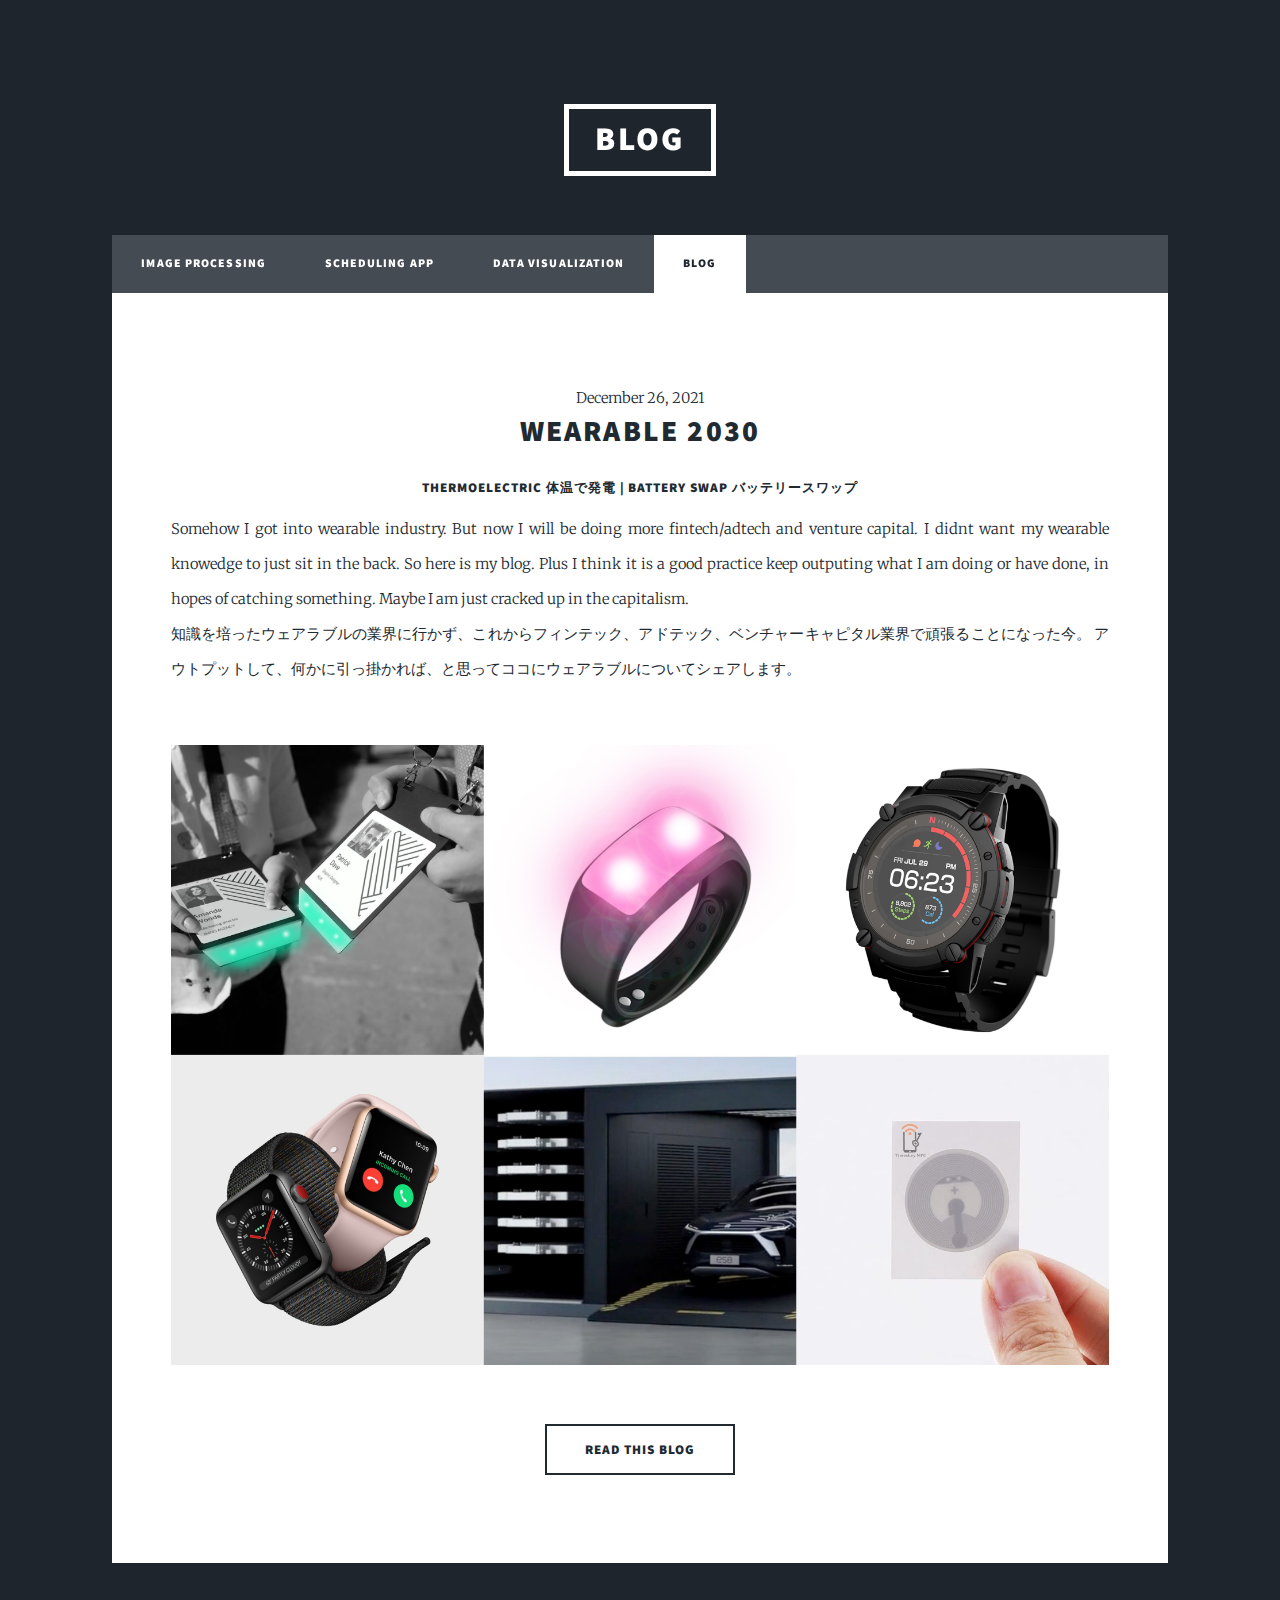
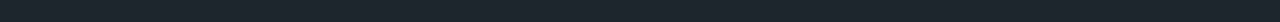
==== commit 4ebc7c13: "commit" ====
--- a/blog.html
+++ b/blog.html
@@ -52,26 +52,23 @@
         <article class="post featured">
           <span class="date">December 26, 2021</span>
           <h1>
-            <a>Wearable 2030</a>
+            Wearable 2030
           </h1>
           <h5>Thermoelectric 体温で発電 | Battery Swap バッテリースワップ</h5>
           <p>
-            I am not smart but I like working hard. Maybe I am just cracked up
-            in capitalism.<br />
-            Somehow I got into wearable industry, and now I am doing more
-            fintech/adtech and venture capital, I didnt want my wearable
-            knowedge to just sit in the back. Plus I think it is a good practice
-            keep outputing what I am doing, even if I have no idea whats going
-            on.<br />
-            決して頭は良くないけど、好きな事の勉強は好きで、勤勉な方だと思う。昔よくいた屋上でラジオ体操していた人達の現代版に自分が成りつつある今。
-            培ったウェアラブルの業界に行かず、これからフィンテック、アドテック、ベンチャーキャピタルの業界で頑張ることになった今。
-            今後、何かに引っ掛かれば、と思ってココにウェアラブルについてシェアします。
+            Somehow I got into wearable industry. But now I will be doing more
+            fintech/adtech and venture capital. I didnt want my wearable
+            knowedge to just sit in the back. So here is my blog. Plus I think it is a good practice
+            keep outputing what I am doing or have done, in hopes of catching something. Maybe I am just cracked up
+            in the capitalism.<br />
+            知識を培ったウェアラブルの業界に行かず、これからフィンテック、アドテック、ベンチャーキャピタル業界で頑張ることになった今。
+            アウトプットして、何かに引っ掛かれば、と思ってココにウェアラブルについてシェアします。
           </p>
           <a class="image main"
             ><img src="images/wearable-collage.jpg"
           /></a>
           <ul class="actions special">
-            <li><a href="wearable2030.html" class="button large">View this blog</a></li>
+            <li><a href="wearable2030.html" class="button large">Read this blog</a></li>
           </ul>
         </article>
 
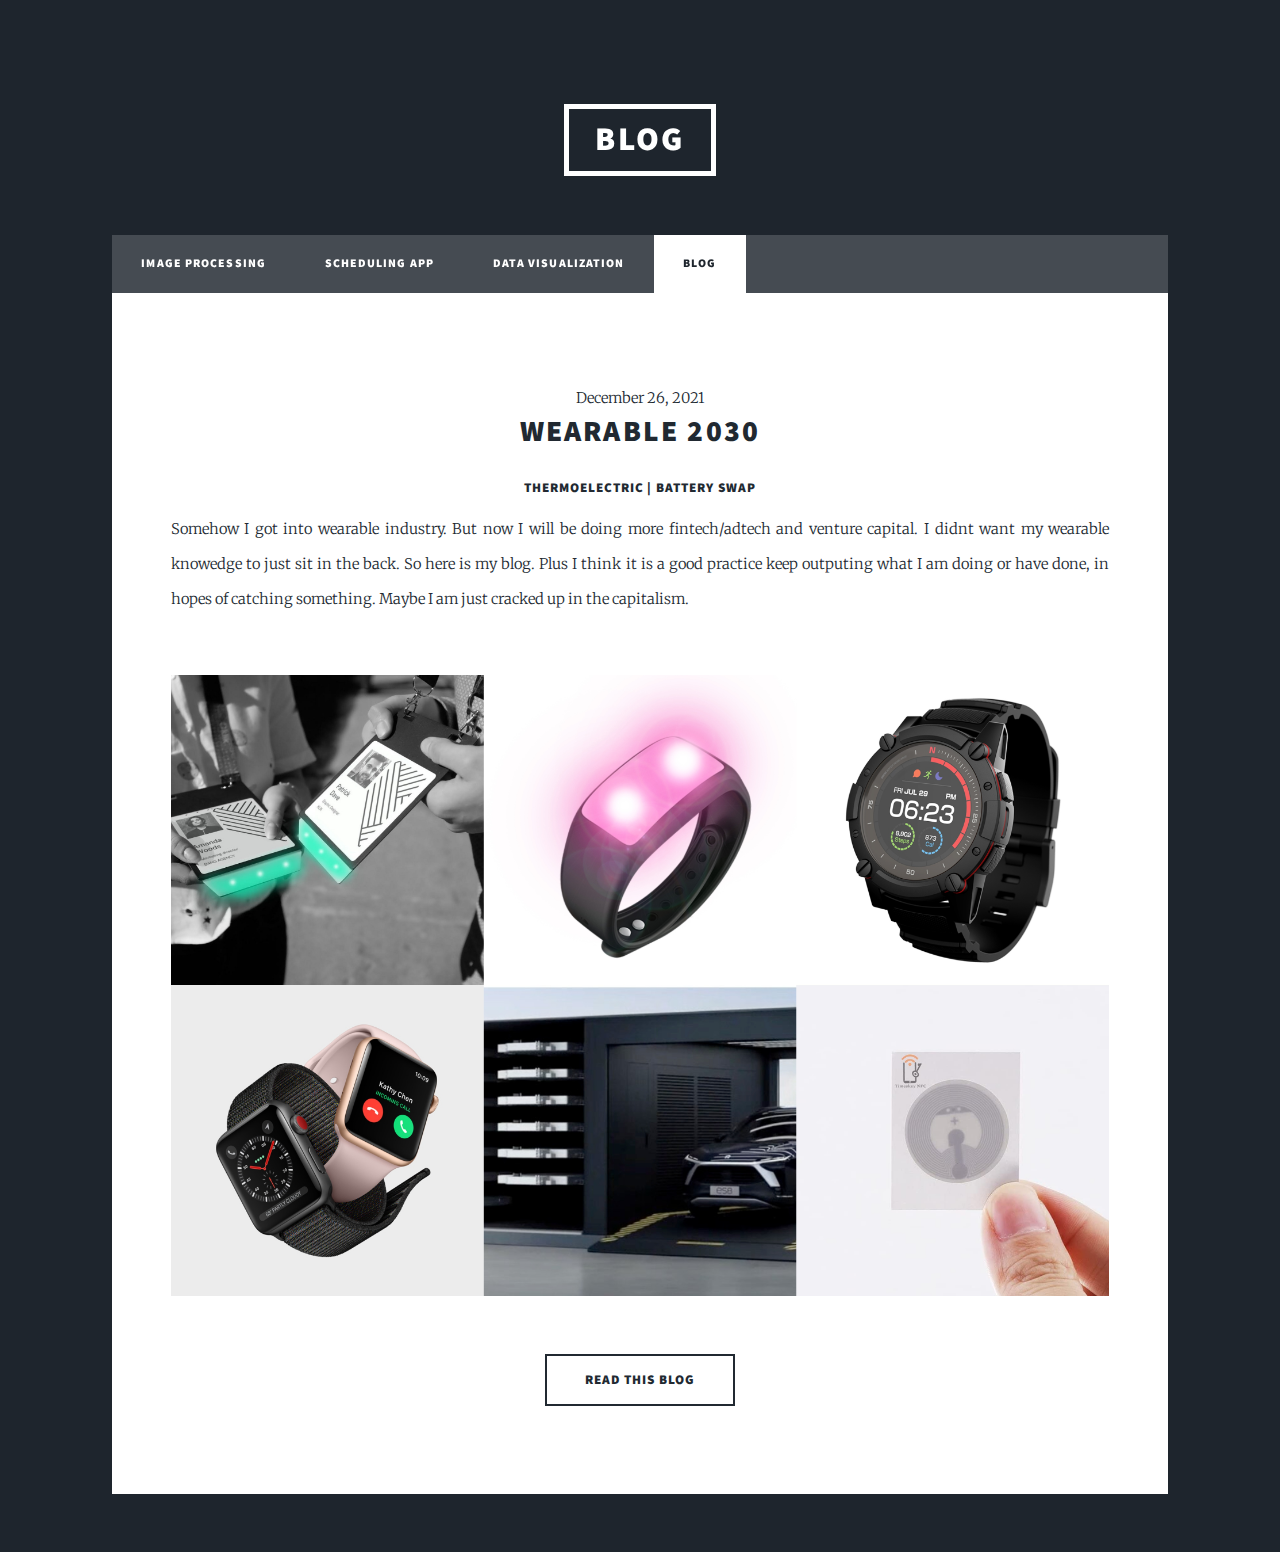
==== commit e5c2fe22: "jp removed" ====
--- a/blog.html
+++ b/blog.html
@@ -54,15 +54,16 @@
           <h1>
             Wearable 2030
           </h1>
-          <h5>Thermoelectric 体温で発電 | Battery Swap バッテリースワップ</h5>
+          <!-- <h5>Thermoelectric 体温で発電 | Battery Swap バッテリースワップ</h5> -->
+          <h5>Thermoelectric | Battery Swap </h5>
           <p>
             Somehow I got into wearable industry. But now I will be doing more
             fintech/adtech and venture capital. I didnt want my wearable
             knowedge to just sit in the back. So here is my blog. Plus I think it is a good practice
             keep outputing what I am doing or have done, in hopes of catching something. Maybe I am just cracked up
             in the capitalism.<br />
-            知識を培ったウェアラブルの業界に行かず、これからフィンテック、アドテック、ベンチャーキャピタル業界で頑張ることになった今。
-            アウトプットして、何かに引っ掛かれば、と思ってココにウェアラブルについてシェアします。
+            <!-- 知識を培ったウェアラブルの業界に行かず、これからフィンテック、アドテック、ベンチャーキャピタル業界で頑張ることになった今。
+            アウトプットして、何かに引っ掛かれば、と思ってココにウェアラブルについてシェアします。 -->
           </p>
           <a class="image main"
             ><img src="images/wearable-collage.jpg"
